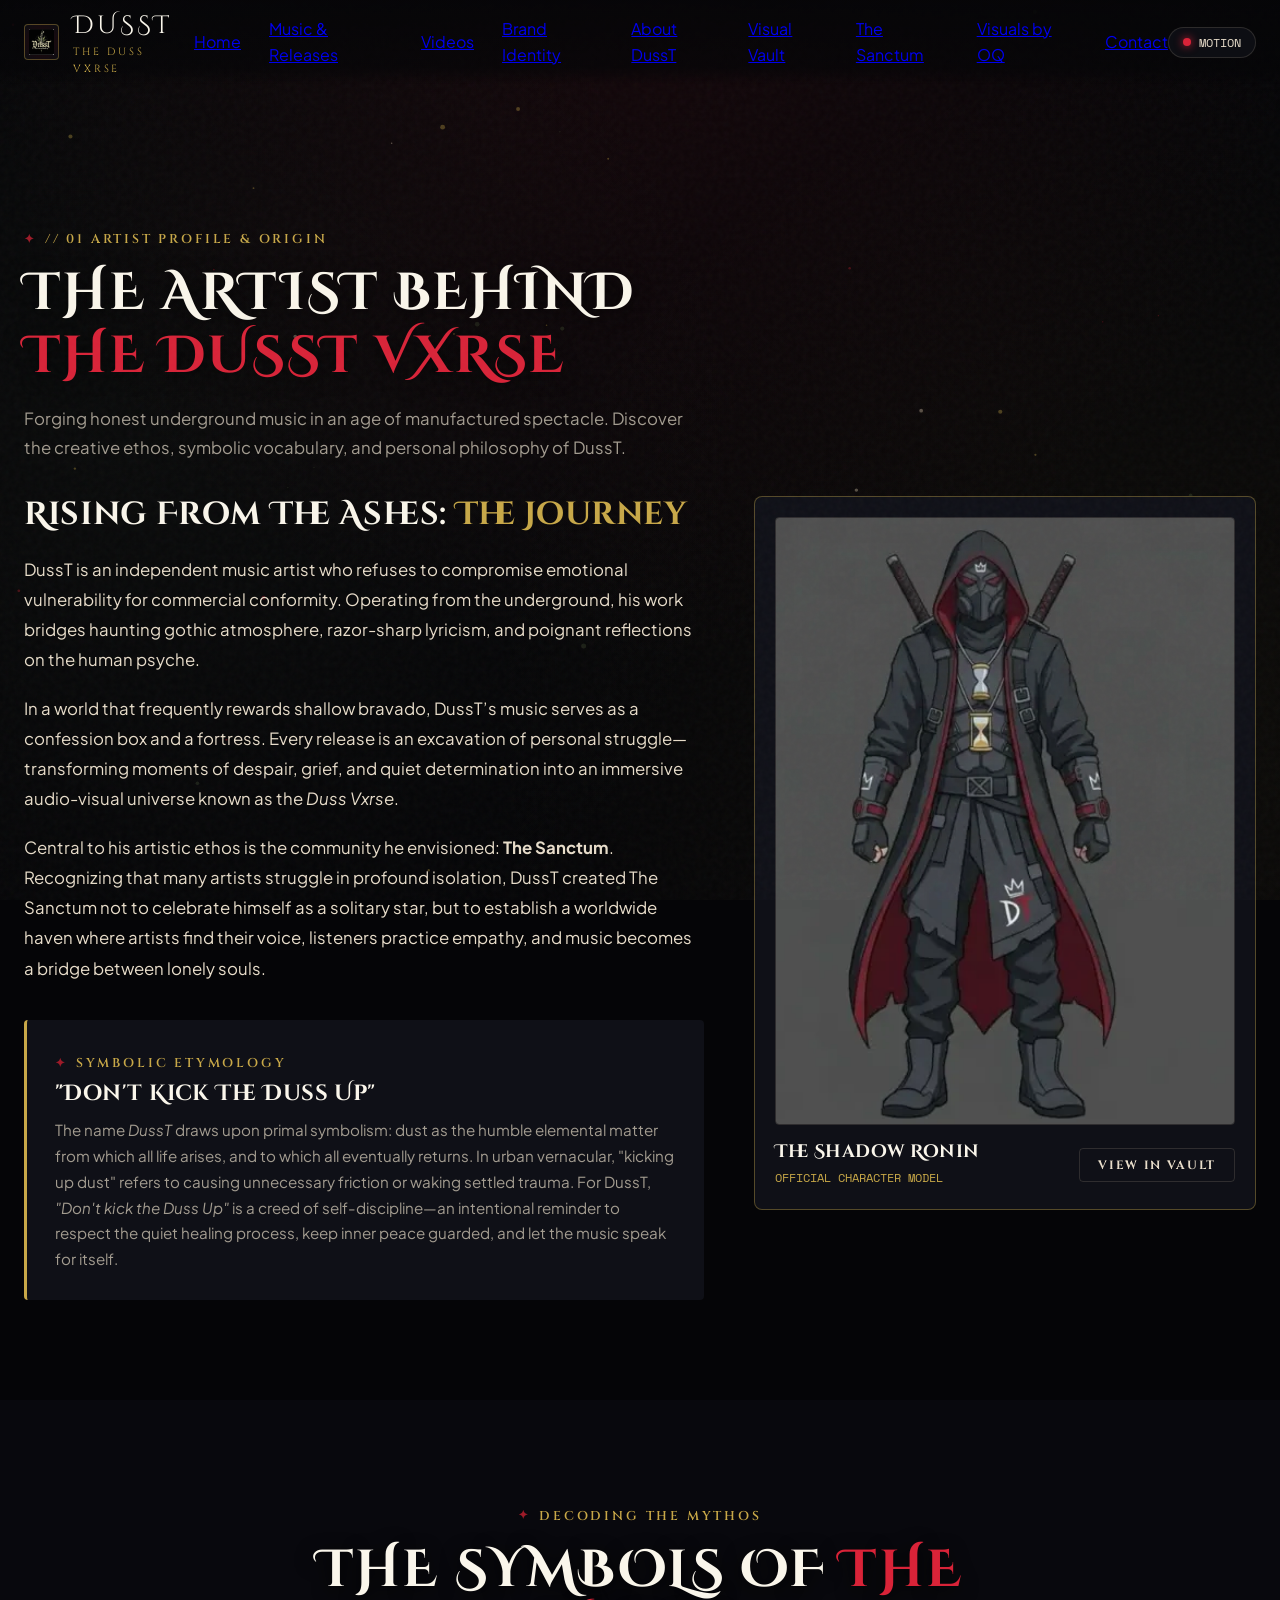
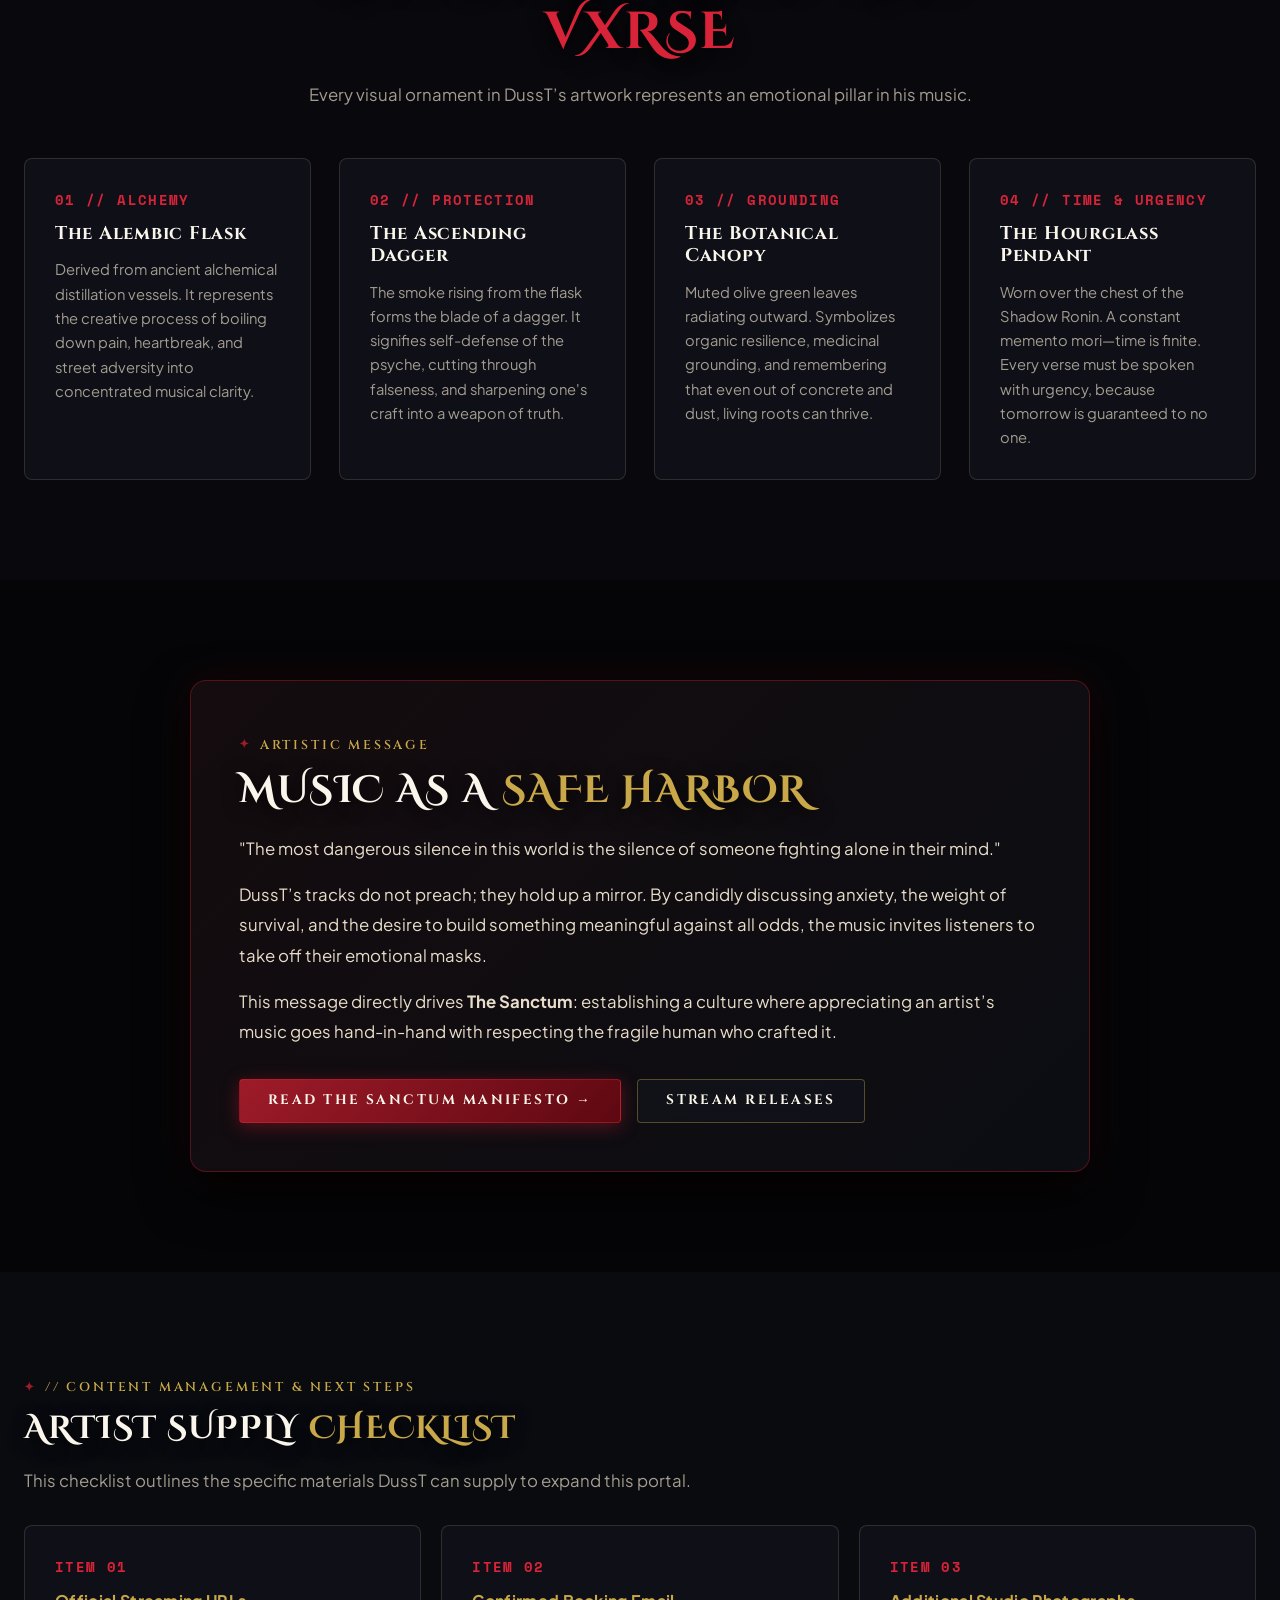
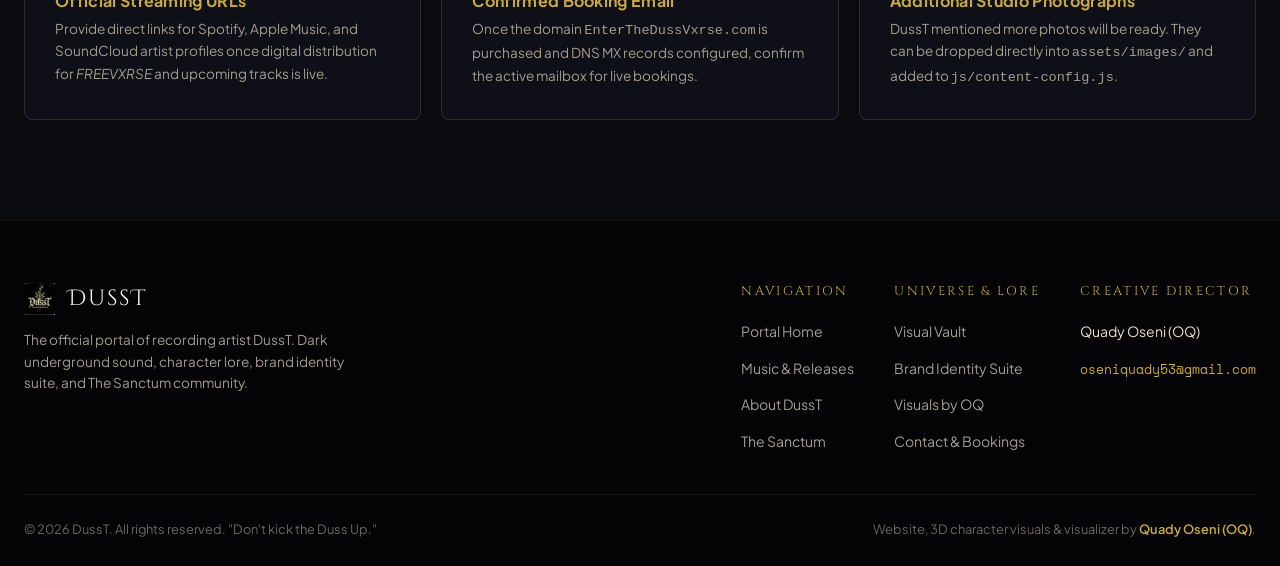
==== about.html @ 06e44403 "feat: complete unified official DussT artist website - Enter The Duss Vxrse v1.0.0" ====
<!DOCTYPE html>
<html lang="en">
<head>
  <meta charset="UTF-8">
  <meta name="viewport" content="width=device-width, initial-scale=1.0">
  <title>About DussT — The Artist, Lore & Philosophy | Enter The Duss Vxrse</title>
  
  <meta name="description" content="Discover the biography, creative philosophy, and symbolic mythos behind independent recording artist DussT and the Duss Vxrse.">
  <meta name="keywords" content="About DussT, DussT biography, underground music, gothic rap, The Sanctum founder, Don't kick the Duss Up, Quady Oseni">
  <meta name="author" content="DussT & Quady Oseni (OQ)">
  
  <meta property="og:type" content="profile">
  <meta property="og:title" content="About DussT — The Artist Behind The Duss Vxrse">
  <meta property="og:description" content="Biographical profile, artistic philosophy, and visual symbolism of underground artist DussT.">
  <meta property="og:image" content="assets/images/dusst-shadow-ronin-front.png">
  <meta property="og:url" content="https://enterthedussvxrse.com/about.html">

  <link rel="icon" type="image/svg+xml" href="assets/logos/dusst-logo-concept-3-monogram.svg">

  <link rel="preconnect" href="https://fonts.googleapis.com">
  <link rel="preconnect" href="https://fonts.gstatic.com" crossorigin>
  <link href="https://fonts.googleapis.com/css2?family=Cinzel+Decorative:wght@700;900&family=Cinzel:wght@500;600;700&family=Plus+Jakarta+Sans:wght@300;400;500;600;700&family=Space+Mono:wght@400;700&display=swap" rel="stylesheet">

  <link rel="stylesheet" href="css/style.css">
  <link rel="stylesheet" href="css/animations.css">
</head>
<body class="page-about">
  <a href="#main-content" class="skip-link">Skip to main content</a>
  <canvas id="dusstCanvas" aria-hidden="true"></canvas>

  <!-- Site Header -->
  <header class="site-header" role="banner">
    <div class="container nav-container">
      <a href="index.html" class="brand-wrapper" aria-label="DussT Home">
        <div class="brand-icon">
          <img src="assets/images/dusst-logo-concept-alembic.png" alt="Official DussT Logo">
        </div>
        <div>
          <span class="brand-title">DussT</span>
          <span class="brand-sub">The Duss Vxrse</span>
        </div>
      </a>

      <nav id="navLinks" class="nav-links" role="navigation" aria-label="Main Navigation">
        <a href="index.html">Home</a>
        <a href="index.html#music">Music &amp; Releases</a>
        <a href="index.html#videos">Videos</a>
        <a href="index.html#brand-identity">Brand Identity</a>
        <a href="about.html" class="active">About DussT</a>
        <a href="gallery.html">Visual Vault</a>
        <a href="sanctum.html">The Sanctum</a>
        <a href="creator.html">Visuals by OQ</a>
        <a href="contact.html">Contact</a>
      </nav>

      <div class="nav-controls">
        <button id="modeToggleBtn" class="mode-toggle-btn" aria-label="Toggle motion or static mode" title="Switch experience mode">
          <span class="mode-toggle-indicator"></span>
          <span id="modeToggleText">MOTION</span>
        </button>
        <button id="mobileToggle" class="mobile-toggle" aria-label="Toggle Navigation Menu">
          ☰
        </button>
      </div>
    </div>
  </header>

  <main id="main-content" class="main-content" style="padding-top: calc(var(--nav-height) + 40px);">
    
    <!-- PAGE HERO BANNER -->
    <section class="section" style="padding-bottom: 24px;">
      <div class="container">
        <div class="section-tag">// 01 ARTIST PROFILE &amp; ORIGIN</div>
        <h1 class="section-title">THE ARTIST BEHIND <br><span class="text-crimson">THE DUSST VXRSE</span></h1>
        <p class="section-desc">
          Forging honest underground music in an age of manufactured spectacle. Discover the creative ethos, symbolic vocabulary, and personal philosophy of DussT.
        </p>
      </div>
    </section>

    <!-- BIOGRAPHY & PERSONAL JOURNEY -->
    <section class="section" style="padding-top: 10px;">
      <div class="container">
        <div class="grid" style="grid-template-columns: 1.15fr 0.85fr; gap: 50px; align-items: start;">
          <div>
            <h2 class="font-gothic" style="font-size: 2rem; color: var(--color-text-ivory); margin-bottom: 20px;">
              Rising From The Ashes: <span class="text-gold">The Journey</span>
            </h2>
            <div style="font-size: 1.05rem; line-height: 1.8; color: var(--color-text-cream); display: flex; flex-direction: column; gap: 18px;">
              <p>
                DussT is an independent music artist who refuses to compromise emotional vulnerability for commercial conformity. Operating from the underground, his work bridges haunting gothic atmosphere, razor-sharp lyricism, and poignant reflections on the human psyche.
              </p>
              <p>
                In a world that frequently rewards shallow bravado, DussT’s music serves as a confession box and a fortress. Every release is an excavation of personal struggle—transforming moments of despair, grief, and quiet determination into an immersive audio-visual universe known as the <em>Duss Vxrse</em>.
              </p>
              <p>
                Central to his artistic ethos is the community he envisioned: <strong>The Sanctum</strong>. Recognizing that many artists struggle in profound isolation, DussT created The Sanctum not to celebrate himself as a solitary star, but to establish a worldwide haven where artists find their voice, listeners practice empathy, and music becomes a bridge between lonely souls.
              </p>
            </div>

            <!-- The Meaning of The DussT Name -->
            <div style="margin-top: 36px; padding: 28px; background: var(--color-bg-card); border-left: 3px solid var(--color-gold); border-radius: var(--radius-sm);">
              <div class="section-tag" style="margin-bottom: 6px;">SYMBOLIC ETYMOLOGY</div>
              <h3 style="font-family: var(--font-gothic); font-size: 1.4rem; color: var(--color-text-ivory); margin-bottom: 10px;">
                "Don't Kick The Duss Up"
              </h3>
              <p style="font-size: 0.95rem; color: var(--color-text-muted); line-height: 1.7;">
                The name <em>DussT</em> draws upon primal symbolism: dust as the humble elemental matter from which all life arises, and to which all eventually returns. In urban vernacular, "kicking up dust" refers to causing unnecessary friction or waking settled trauma. For DussT, <em>"Don't kick the Duss Up"</em> is a creed of self-discipline—an intentional reminder to respect the quiet healing process, keep inner peace guarded, and let the music speak for itself.
              </p>
            </div>
          </div>

          <!-- Visual Showcase Column: Character Model Sheet -->
          <div>
            <div style="position: sticky; top: 110px;">
              <div class="pillar-card" style="border-color: var(--border-gold); padding: 20px;">
                <div style="border-radius: var(--radius-sm); overflow: hidden; margin-bottom: 16px; border: 1px solid var(--border-card);">
                  <img src="assets/images/dusst-shadow-ronin-front.png" alt="DussT Shadow Ronin front view" style="width: 100%; height: auto; display: block;">
                </div>
                <div style="display: flex; justify-content: space-between; align-items: center;">
                  <div>
                    <h4 style="font-family: var(--font-gothic); font-size: 1.15rem; color: var(--color-text-ivory);">The Shadow Ronin</h4>
                    <span style="font-family: var(--font-mono); font-size: 0.72rem; color: var(--color-gold);">OFFICIAL CHARACTER MODEL</span>
                  </div>
                  <a href="gallery.html" class="btn btn-outline btn-sm">VIEW IN VAULT</a>
                </div>
              </div>
            </div>
          </div>
        </div>
      </div>
    </section>

    <!-- SYMBOLISM & VISUAL LANGUAGE BREAKDOWN -->
    <section id="symbolism" class="section" style="background: rgba(10, 11, 16, 0.7);">
      <div class="container">
        <div style="text-align: center; max-width: 720px; margin-inline: auto; margin-bottom: 48px;">
          <div class="section-tag">DECODING THE MYTHOS</div>
          <h2 class="section-title">THE SYMBOLS OF <span class="text-crimson">THE VXRSE</span></h2>
          <p class="section-desc" style="margin-inline: auto;">
            Every visual ornament in DussT’s artwork represents an emotional pillar in his music.
          </p>
        </div>

        <div class="grid" style="grid-template-columns: repeat(auto-fit, minmax(280px, 1fr)); gap: 28px;">
          <div class="pillar-card">
            <div class="pillar-num">01 // ALCHEMY</div>
            <h3 class="pillar-title">The Alembic Flask</h3>
            <p class="pillar-text">
              Derived from ancient alchemical distillation vessels. It represents the creative process of boiling down pain, heartbreak, and street adversity into concentrated musical clarity.
            </p>
          </div>

          <div class="pillar-card">
            <div class="pillar-num">02 // PROTECTION</div>
            <h3 class="pillar-title">The Ascending Dagger</h3>
            <p class="pillar-text">
              The smoke rising from the flask forms the blade of a dagger. It signifies self-defense of the psyche, cutting through falseness, and sharpening one's craft into a weapon of truth.
            </p>
          </div>

          <div class="pillar-card">
            <div class="pillar-num">03 // GROUNDING</div>
            <h3 class="pillar-title">The Botanical Canopy</h3>
            <p class="pillar-text">
              Muted olive green leaves radiating outward. Symbolizes organic resilience, medicinal grounding, and remembering that even out of concrete and dust, living roots can thrive.
            </p>
          </div>

          <div class="pillar-card">
            <div class="pillar-num">04 // TIME &amp; URGENCY</div>
            <h3 class="pillar-title">The Hourglass Pendant</h3>
            <p class="pillar-text">
              Worn over the chest of the Shadow Ronin. A constant memento mori—time is finite. Every verse must be spoken with urgency, because tomorrow is guaranteed to no one.
            </p>
          </div>
        </div>
      </div>
    </section>

    <!-- THE MESSAGE BEHIND THE MUSIC -->
    <section class="section">
      <div class="container">
        <div class="sanctum-enrollment-box" style="max-width: 900px; padding: 48px;">
          <div class="section-tag">ARTISTIC MESSAGE</div>
          <h2 class="section-title" style="font-size: 2.4rem; margin-bottom: 20px;">
            MUSIC AS A <span class="text-gold">SAFE HARBOR</span>
          </h2>
          <div style="font-size: 1.05rem; line-height: 1.8; color: var(--color-text-cream); display: flex; flex-direction: column; gap: 16px;">
            <p>
              "The most dangerous silence in this world is the silence of someone fighting alone in their mind."
            </p>
            <p>
              DussT’s tracks do not preach; they hold up a mirror. By candidly discussing anxiety, the weight of survival, and the desire to build something meaningful against all odds, the music invites listeners to take off their emotional masks.
            </p>
            <p>
              This message directly drives <strong>The Sanctum</strong>: establishing a culture where appreciating an artist’s music goes hand-in-hand with respecting the fragile human who crafted it.
            </p>
          </div>
          <div style="margin-top: 32px; display: flex; gap: 16px; flex-wrap: wrap;">
            <a href="sanctum.html" class="btn btn-primary">READ THE SANCTUM MANIFESTO →</a>
            <a href="music.html" class="btn btn-secondary">STREAM RELEASES</a>
          </div>
        </div>
      </div>
    </section>

    <!-- ARTIST CONTENT CHECKLIST -->
    <section class="section" style="background: rgba(14, 15, 22, 0.6);">
      <div class="container">
        <div class="section-tag">// CONTENT MANAGEMENT &amp; NEXT STEPS</div>
        <h2 class="section-title" style="font-size: 2rem;">ARTIST SUPPLY <span class="text-gold">CHECKLIST</span></h2>
        <p class="section-desc">
          This checklist outlines the specific materials DussT can supply to expand this portal.
        </p>

        <div class="grid" style="grid-template-columns: repeat(auto-fit, minmax(300px, 1fr)); gap: 20px; margin-top: 30px;">
          <div class="pillar-card">
            <span class="pillar-num">ITEM 01</span>
            <h4 style="color: var(--color-gold); margin-bottom: 8px;">Official Streaming URLs</h4>
            <p style="font-size: 0.85rem; color: var(--color-text-muted);">
              Provide direct links for Spotify, Apple Music, and SoundCloud artist profiles once digital distribution for <em>FREEVXRSE</em> and upcoming tracks is live.
            </p>
          </div>

          <div class="pillar-card">
            <span class="pillar-num">ITEM 02</span>
            <h4 style="color: var(--color-gold); margin-bottom: 8px;">Confirmed Booking Email</h4>
            <p style="font-size: 0.85rem; color: var(--color-text-muted);">
              Once the domain <code>EnterTheDussVxrse.com</code> is purchased and DNS MX records configured, confirm the active mailbox for live bookings.
            </p>
          </div>

          <div class="pillar-card">
            <span class="pillar-num">ITEM 03</span>
            <h4 style="color: var(--color-gold); margin-bottom: 8px;">Additional Studio Photographs</h4>
            <p style="font-size: 0.85rem; color: var(--color-text-muted);">
              DussT mentioned more photos will be ready. They can be dropped directly into <code>assets/images/</code> and added to <code>js/content-config.js</code>.
            </p>
          </div>
        </div>
      </div>
    </section>

  </main>

  <!-- Site Footer -->
  <footer class="site-footer" role="contentinfo">
    <div class="container">
      <div class="footer-top">
        <div class="footer-brand">
          <div style="display: flex; align-items: center; gap: 12px; margin-bottom: 12px;">
            <img src="assets/images/dusst-logo-concept-alembic.png" alt="Official DussT Logo" style="width: 32px; height: 32px; object-fit: contain;">
            <span style="font-family: var(--font-gothic); font-size: 1.35rem; letter-spacing: 0.1em; color: var(--color-text-ivory);">DussT</span>
          </div>
          <p style="font-size: 0.85rem; color: var(--color-text-muted); line-height: 1.6;">
            The official portal of recording artist DussT. Dark underground sound, character lore, brand identity suite, and The Sanctum community.
          </p>
        </div>

        <div class="footer-nav">
          <div>
            <div class="footer-col-title">Navigation</div>
            <ul class="footer-links-list">
              <li><a href="index.html">Portal Home</a></li>
              <li><a href="index.html#music">Music &amp; Releases</a></li>
              <li><a href="about.html">About DussT</a></li>
              <li><a href="sanctum.html">The Sanctum</a></li>
            </ul>
          </div>
          <div>
            <div class="footer-col-title">Universe &amp; Lore</div>
            <ul class="footer-links-list">
              <li><a href="gallery.html">Visual Vault</a></li>
              <li><a href="index.html#brand-identity">Brand Identity Suite</a></li>
              <li><a href="creator.html">Visuals by OQ</a></li>
              <li><a href="contact.html">Contact &amp; Bookings</a></li>
            </ul>
          </div>
          <div>
            <div class="footer-col-title">Creative Director</div>
            <ul class="footer-links-list">
              <li><span style="color: var(--color-text-cream); font-size: 0.88rem;">Quady Oseni (OQ)</span></li>
              <li><a href="mailto:oseniquady53@gmail.com" style="color: var(--color-gold); font-family: var(--font-mono); font-size: 0.8rem;">oseniquady53@gmail.com</a></li>
            </ul>
          </div>
        </div>
      </div>

      <div class="footer-bottom">
        <div>
          &copy; <span id="currentYear">2026</span> DussT. All rights reserved. "Don't kick the Duss Up."
        </div>
        <div>
          Website, 3D character visuals &amp; visualizer by <a href="creator.html" style="color: var(--color-gold); font-weight: 600;">Quady Oseni (OQ)</a>.
        </div>
      </div>
    </div>
  </footer>

  <script src="js/content-config.js"></script>
  <script src="js/main.js"></script>
</body>
</html>
---- css/style.css ----
/* ==========================================================================
   ENTER THE DUSST VXRSE — GOTHIC ARTIST DESIGN SYSTEM
   Official Website for Recording Artist DussT
   Co-created with Quady Oseni / OQ
   ========================================================================== */

/* --- 1. CSS VARIABLES & THEME ENGINE --- */
:root {
  /* Dark Cosmic Gothic Palette — Refined Cinematic Spectrum */
  --color-bg-base: #050507;
  --color-bg-surface: #0a0b10;
  --color-bg-card: #0f1017;
  --color-bg-card-hover: #161822;
  --color-bg-card-glass: rgba(15, 16, 23, 0.82);
  --color-bg-elevated: #1a1c28;

  /* Typography Colors — Antique Ivory & Distressed Cream */
  --color-text-ivory: #faf6eb;
  --color-text-cream: #e8ddca;
  --color-text-muted: #a39c90;
  --color-text-dim: #6d675e;

  /* Gothic Accents — Deep Burgundy & Vivid Crimson */
  --color-burgundy: #520810;
  --color-burgundy-deep: #300408;
  --color-crimson: #9e1b29;
  --color-crimson-bright: #d92338;
  --color-crimson-glow: rgba(217, 35, 56, 0.28);

  /* Botanical & Earth Accents — Muted Olive */
  --color-olive: #5b6b46;
  --color-olive-light: #7c9160;
  --color-olive-deep: #2e3623;
  --color-olive-glow: rgba(91, 107, 70, 0.25);

  /* Gold Filigree — Antique Gold */
  --color-gold: #c8a848;
  --color-gold-light: #f0dc88;
  --color-gold-dark: #78601c;
  --color-gold-glow: rgba(200, 168, 72, 0.24);

  /* Borders & Rules */
  --border-subtle: rgba(240, 220, 190, 0.08);
  --border-card: rgba(240, 220, 190, 0.14);
  --border-gold: rgba(200, 168, 72, 0.38);
  --border-crimson: rgba(158, 27, 41, 0.48);
  --border-olive: rgba(91, 107, 70, 0.4);

  /* Typography Families */
  --font-gothic: 'Cinzel Decorative', 'UnifrakturMaguntia', 'Pirata One', 'MedievalSharp', 'Georgia', serif;
  --font-serif-clean: 'Cinzel', 'Trajan Pro', 'Georgia', serif;
  --font-sans: 'Plus Jakarta Sans', -apple-system, BlinkMacSystemFont, 'Segoe UI', Roboto, sans-serif;
  --font-mono: 'Space Mono', 'Consolas', monospace;

  /* Elevation Shadows */
  --shadow-sm: 0 4px 12px rgba(0, 0, 0, 0.6);
  --shadow-md: 0 10px 30px rgba(0, 0, 0, 0.8);
  --shadow-lg: 0 20px 50px rgba(0, 0, 0, 0.92);
  --shadow-crimson: 0 0 30px var(--color-crimson-glow);
  --shadow-gold: 0 0 25px var(--color-gold-glow);

  /* Layout Spacing */
  --container-max: 1280px;
  --nav-height: 84px;
  --radius-sm: 4px;
  --radius-md: 8px;
  --radius-lg: 16px;
  --radius-full: 9999px;

  /* Transitions */
  --transition-fast: 0.18s cubic-bezier(0.4, 0, 0.2, 1);
  --transition-normal: 0.35s cubic-bezier(0.16, 1, 0.3, 1);
  --transition-slow: 0.65s cubic-bezier(0.16, 1, 0.3, 1);
}

/* --- 2. GLOBAL RESET & BASE STYLES --- */
*, *::before, *::after {
  box-sizing: border-box;
  margin: 0;
  padding: 0;
}

html {
  font-size: 16px;
  scroll-behavior: smooth;
  background-color: var(--color-bg-base);
  color: var(--color-text-cream);
  font-family: var(--font-sans);
  -webkit-font-smoothing: antialiased;
  -moz-osx-font-smoothing: grayscale;
  overflow-x: hidden;
}

body {
  min-height: 100vh;
  position: relative;
  line-height: 1.65;
  background-color: var(--color-bg-base);
  background-image: 
    radial-gradient(circle at 50% 0%, rgba(166, 28, 44, 0.09) 0%, transparent 60%),
    radial-gradient(circle at 10% 50%, rgba(101, 117, 81, 0.05) 0%, transparent 50%),
    radial-gradient(circle at 90% 80%, rgba(212, 175, 55, 0.04) 0%, transparent 50%);
  background-attachment: fixed;
}

/* Subtle Film Grain Texture Overlay */
body::before {
  content: '';
  position: fixed;
  inset: 0;
  pointer-events: none;
  z-index: 999;
  opacity: 0.035;
  background-image: url("data:image/svg+xml,%3Csvg viewBox='0 0 200 200' xmlns='http://www.w3.org/2000/svg'%3E%3Cfilter id='noiseFilter'%3E%3CfeTurbulence type='fractalNoise' baseFrequency='0.8' numOctaves='3' stitchTiles='stitch'/%3E%3C/filter%3E%3Crect width='100%25' height='100%25' filter='url(%23noiseFilter)'/%3E%3C/svg%3E");
}

/* Canvas Particle Backdrop (Active in Motion Mode) */
#dusstCanvas {
  position: fixed;
  inset: 0;
  width: 100%;
  height: 100%;
  pointer-events: none;
  z-index: 0;
  opacity: 0.85;
}

/* --- 3. ACCESSIBILITY & FOCUS STYLES --- */
:focus-visible {
  outline: 2px solid var(--color-gold);
  outline-offset: 3px;
}

.skip-link {
  position: absolute;
  top: -60px;
  left: 20px;
  background: var(--color-crimson);
  color: var(--color-text-ivory);
  padding: 10px 18px;
  z-index: 10000;
  border-radius: var(--radius-sm);
  font-weight: 600;
  transition: top var(--transition-fast);
}
.skip-link:focus {
  top: 15px;
}

/* --- 4. TYPOGRAPHY HIERARCHY --- */
h1, h2, h3, h4, h5, h6 {
  color: var(--color-text-ivory);
  font-weight: 700;
  line-height: 1.2;
  letter-spacing: 0.02em;
}

.font-gothic {
  font-family: var(--font-gothic);
}

.font-serif {
  font-family: var(--font-serif-clean);
}

.section-tag {
  display: inline-flex;
  align-items: center;
  gap: 8px;
  font-family: var(--font-serif-clean);
  font-size: 0.8rem;
  font-weight: 600;
  letter-spacing: 0.22em;
  text-transform: uppercase;
  color: var(--color-gold);
  margin-bottom: 12px;
}

.section-tag::before {
  content: '✦';
  font-size: 0.75rem;
  color: var(--color-crimson);
}

.section-title {
  font-family: var(--font-gothic);
  font-size: clamp(2rem, 4.5vw, 3.25rem);
  letter-spacing: 0.04em;
  margin-bottom: 18px;
  text-shadow: 0 4px 18px rgba(0, 0, 0, 0.8);
}

.section-desc {
  font-size: 1.05rem;
  color: var(--color-text-muted);
  max-width: 680px;
  line-height: 1.7;
}

.text-gold { color: var(--color-gold); }
.text-crimson { color: var(--color-crimson-bright); }
.text-olive { color: var(--color-olive-light); }
.text-cream { color: var(--color-text-cream); }
.text-ivory { color: var(--color-text-ivory); }

/* --- 5. CONTAINER & LAYOUT UTILITIES --- */
.container {
  width: 100%;
  max-width: var(--container-max);
  margin-inline: auto;
  padding-inline: 24px;
  position: relative;
  z-index: 1;
}

.section {
  padding: 100px 0;
  position: relative;
  z-index: 1;
}

@media (max-width: 768px) {
  .section {
    padding: 64px 0;
  }
}

.grid {
  display: grid;
  gap: 32px;
}

/* --- 6. BUTTONS & INTERACTIVE ELEMENTS --- */
.btn {
  display: inline-flex;
  align-items: center;
  justify-content: center;
  gap: 10px;
  padding: 14px 28px;
  font-family: var(--font-serif-clean);
  font-size: 0.85rem;
  font-weight: 700;
  letter-spacing: 0.18em;
  text-transform: uppercase;
  text-decoration: none;
  border-radius: var(--radius-sm);
  cursor: pointer;
  border: 1px solid transparent;
  transition: all var(--transition-normal);
  position: relative;
  overflow: hidden;
  line-height: 1;
  white-space: nowrap;
}

.btn-primary {
  background: linear-gradient(135deg, var(--color-crimson) 0%, #5e0811 100%);
  color: var(--color-text-ivory);
  border-color: rgba(230, 35, 53, 0.4);
  box-shadow: 0 4px 18px rgba(166, 28, 44, 0.45);
}

.btn-primary:hover {
  background: linear-gradient(135deg, var(--color-crimson-bright) 0%, #7d0d17 100%);
  border-color: var(--color-gold);
  box-shadow: 0 6px 24px var(--color-crimson-glow);
  transform: translateY(-2px);
  color: #fff;
}

.btn-secondary {
  background: rgba(18, 19, 26, 0.85);
  color: var(--color-text-ivory);
  border-color: var(--border-gold);
  backdrop-filter: blur(8px);
}

.btn-secondary:hover {
  background: rgba(212, 175, 55, 0.12);
  border-color: var(--color-gold);
  box-shadow: var(--shadow-gold);
  transform: translateY(-2px);
  color: var(--color-gold-light);
}

.btn-outline {
  background: transparent;
  color: var(--color-text-cream);
  border-color: var(--border-card);
}

.btn-outline:hover {
  border-color: var(--color-text-ivory);
  background: rgba(255, 255, 255, 0.05);
  color: var(--color-text-ivory);
  transform: translateY(-2px);
}

.btn-sm {
  padding: 10px 18px;
  font-size: 0.75rem;
  letter-spacing: 0.14em;
}

.btn-lg {
  padding: 18px 36px;
  font-size: 0.95rem;
}

/* --- 7. SITE HEADER & NAVIGATION --- */
.site-header {
  position: fixed;
  top: 0;
  left: 0;
  width: 100%;
  height: var(--nav-height);
  z-index: 1000;
  transition: all var(--transition-normal);
  background: linear-gradient(to bottom, rgba(6, 6, 8, 0.92) 0%, rgba(6, 6, 8, 0.7) 80%, transparent 100%);
}

.site-header.scrolled {
  background: rgba(8, 9, 13, 0.94);
  backdrop-filter: blur(16px);
  border-bottom: 1px solid var(--border-subtle);
  height: 72px;
  box-shadow: 0 4px 20px rgba(0, 0, 0, 0.6);
}

.nav-container {
  display: flex;
  align-items: center;
  justify-content: space-between;
  height: 100%;
}

.brand-wrapper {
  display: flex;
  align-items: center;
  gap: 14px;
  text-decoration: none;
}

.brand-icon {
  width: 36px;
  height: 36px;
  border-radius: var(--radius-sm);
  background: radial-gradient(circle, #25070a 0%, #0c0d12 100%);
  border: 1px solid var(--border-gold);
  display: flex;
  align-items: center;
  justify-content: center;
  overflow: hidden;
  transition: all var(--transition-normal);
}

.brand-icon svg, .brand-icon img {
  width: 26px;
  height: 26px;
  object-fit: contain;
}

.brand-wrapper:hover .brand-icon {
  border-color: var(--color-crimson-bright);
  box-shadow: 0 0 15px var(--color-crimson-glow);
}

.brand-title {
  font-family: var(--font-gothic);
  font-size: 1.55rem;
  letter-spacing: 0.12em;
  color: var(--color-text-ivory);
  text-transform: uppercase;
}

.brand-sub {
  display: block;
  font-family: var(--font-serif-clean);
  font-size: 0.65rem;
  letter-spacing: 0.28em;
  color: var(--color-gold);
  text-transform: uppercase;
  margin-top: -3px;
}

.nav-links {
  display: flex;
  align-items: center;
  gap: 28px;
  list-style: none;
}

.nav-link {
  font-family: var(--font-serif-clean);
  font-size: 0.8rem;
  font-weight: 600;
  letter-spacing: 0.16em;
  text-transform: uppercase;
  color: var(--color-text-cream);
  text-decoration: none;
  position: relative;
  padding: 6px 0;
  transition: color var(--transition-fast);
}

.nav-link::after {
  content: '';
  position: absolute;
  bottom: 0;
  left: 0;
  width: 0%;
  height: 2px;
  background: linear-gradient(90deg, var(--color-crimson) 0%, var(--color-gold) 100%);
  transition: width var(--transition-normal);
}

.nav-link:hover, .nav-link.active {
  color: var(--color-text-ivory);
}

.nav-link:hover::after, .nav-link.active::after {
  width: 100%;
}

.nav-controls {
  display: flex;
  align-items: center;
  gap: 14px;
}

/* Experience Mode Switcher (Motion vs Static) */
.mode-toggle-btn {
  display: inline-flex;
  align-items: center;
  gap: 8px;
  padding: 6px 14px;
  background: rgba(18, 19, 26, 0.7);
  border: 1px solid var(--border-card);
  border-radius: var(--radius-full);
  color: var(--color-text-cream);
  font-family: var(--font-mono);
  font-size: 0.72rem;
  cursor: pointer;
  transition: all var(--transition-normal);
}

.mode-toggle-btn:hover {
  border-color: var(--color-gold);
  color: var(--color-gold-light);
}

.mode-toggle-indicator {
  width: 8px;
  height: 8px;
  border-radius: 50%;
  background: var(--color-crimson-bright);
  box-shadow: 0 0 8px var(--color-crimson-bright);
  transition: background var(--transition-fast);
}

.mode-static .mode-toggle-indicator {
  background: var(--color-olive-light);
  box-shadow: 0 0 8px var(--color-olive-light);
}

/* Ambient Audio Soundscape Toggle */
.ambient-sound-btn {
  display: inline-flex;
  align-items: center;
  justify-content: center;
  width: 36px;
  height: 36px;
  border-radius: 50%;
  background: rgba(18, 19, 26, 0.7);
  border: 1px solid var(--border-card);
  color: var(--color-text-cream);
  cursor: pointer;
  transition: all var(--transition-fast);
}

.ambient-sound-btn:hover {
  border-color: var(--color-gold);
  color: var(--color-gold);
}

.ambient-sound-btn.playing {
  border-color: var(--color-crimson-bright);
  color: var(--color-crimson-bright);
  box-shadow: 0 0 12px var(--color-crimson-glow);
}

/* Mobile Nav Hamburger */
.mobile-toggle {
  display: none;
  background: transparent;
  border: none;
  color: var(--color-text-ivory);
  font-size: 1.5rem;
  cursor: pointer;
  padding: 6px;
}

@media (max-width: 1024px) {
  .mobile-toggle {
    display: block;
  }
  .nav-links {
    position: fixed;
    top: var(--nav-height);
    right: -100%;
    width: 300px;
    height: calc(100vh - var(--nav-height));
    background: rgba(10, 11, 16, 0.98);
    backdrop-filter: blur(20px);
    border-left: 1px solid var(--border-card);
    flex-direction: column;
    align-items: flex-start;
    padding: 36px 28px;
    gap: 20px;
    transition: right var(--transition-normal);
  }
  .nav-links.open {
    right: 0;
  }
}

/* --- 8. HERO SECTION --- */
.hero-section {
  min-height: 100vh;
  display: flex;
  align-items: center;
  padding-top: calc(var(--nav-height) + 40px);
  padding-bottom: 60px;
  position: relative;
  overflow: hidden;
}

.hero-grid {
  display: grid;
  grid-template-columns: 1.15fr 0.85fr;
  align-items: center;
  gap: 50px;
}

@media (max-width: 960px) {
  .hero-grid {
    grid-template-columns: 1fr;
    text-align: center;
    gap: 40px;
  }
}

.hero-content {
  position: relative;
  z-index: 2;
}

.hero-badge {
  display: inline-flex;
  align-items: center;
  gap: 10px;
  padding: 6px 16px;
  border-radius: var(--radius-full);
  background: rgba(166, 28, 44, 0.15);
  border: 1px solid var(--border-crimson);
  font-family: var(--font-serif-clean);
  font-size: 0.75rem;
  font-weight: 600;
  letter-spacing: 0.2em;
  text-transform: uppercase;
  color: #ff9da6;
  margin-bottom: 24px;
}

.hero-title {
  font-family: var(--font-gothic);
  font-size: clamp(2.8rem, 6.5vw, 4.8rem);
  line-height: 1.05;
  letter-spacing: 0.05em;
  margin-bottom: 20px;
  text-transform: uppercase;
  color: var(--color-text-ivory);
  text-shadow: 0 4px 30px rgba(0, 0, 0, 0.9);
}

.hero-title .highlight-crimson {
  color: var(--color-crimson-bright);
  text-shadow: 0 0 25px var(--color-crimson-glow);
}

.hero-subtitle {
  font-size: clamp(1.05rem, 1.8vw, 1.25rem);
  color: var(--color-text-cream);
  margin-bottom: 18px;
  line-height: 1.6;
  font-weight: 400;
}

.hero-quote {
  font-family: var(--font-serif-clean);
  font-size: 0.95rem;
  color: var(--color-gold);
  letter-spacing: 0.1em;
  margin-bottom: 32px;
  padding-left: 16px;
  border-left: 2px solid var(--color-crimson);
  font-style: italic;
}

@media (max-width: 960px) {
  .hero-quote {
    padding-left: 0;
    border-left: none;
    border-bottom: 1px solid var(--border-crimson);
    padding-bottom: 12px;
    display: inline-block;
  }
}

.hero-actions {
  display: flex;
  align-items: center;
  gap: 16px;
  flex-wrap: wrap;
  margin-bottom: 36px;
}

@media (max-width: 960px) {
  .hero-actions {
    justify-content: center;
  }
}

/* Hero Character Showcase Card */
.hero-visual-card {
  position: relative;
  display: flex;
  justify-content: center;
  align-items: center;
}

.hero-card-frame {
  position: relative;
  width: 100%;
  max-width: 440px;
  aspect-ratio: 4 / 5;
  border-radius: var(--radius-lg);
  overflow: hidden;
  background: radial-gradient(circle at 50% 30%, #20070b 0%, #0c0d12 70%);
  border: 1px solid var(--border-gold);
  box-shadow: 0 25px 60px rgba(0, 0, 0, 0.9), 0 0 30px var(--color-crimson-glow);
  transition: transform var(--transition-normal);
}

.hero-card-frame:hover {
  transform: translateY(-6px);
  border-color: var(--color-crimson-bright);
}

.hero-character-img {
  width: 100%;
  height: 100%;
  object-fit: cover;
  object-position: top center;
  transition: transform var(--transition-slow);
}

.hero-card-frame:hover .hero-character-img {
  transform: scale(1.04);
}

.hero-card-overlay {
  position: absolute;
  inset: 0;
  background: linear-gradient(to top, rgba(6, 6, 8, 0.95) 0%, rgba(6, 6, 8, 0.2) 50%, transparent 100%);
  display: flex;
  flex-direction: column;
  justify-content: flex-end;
  padding: 24px;
}

.hero-card-tag {
  font-family: var(--font-serif-clean);
  font-size: 0.72rem;
  letter-spacing: 0.2em;
  color: var(--color-gold);
  text-transform: uppercase;
  margin-bottom: 4px;
}

.hero-card-name {
  font-family: var(--font-gothic);
  font-size: 1.4rem;
  color: var(--color-text-ivory);
}

.hero-card-desc {
  font-size: 0.8rem;
  color: var(--color-text-muted);
}

/* --- 9. MUSIC & RELEASE CARDS --- */
.release-featured-card {
  background: linear-gradient(135deg, rgba(22, 14, 18, 0.8) 0%, rgba(12, 13, 18, 0.9) 100%);
  border: 1px solid var(--border-crimson);
  border-radius: var(--radius-lg);
  padding: 36px;
  display: grid;
  grid-template-columns: 340px 1fr;
  gap: 40px;
  align-items: center;
  box-shadow: var(--shadow-lg), 0 0 40px rgba(166, 28, 44, 0.15);
  position: relative;
  overflow: hidden;
}

@media (max-width: 900px) {
  .release-featured-card {
    grid-template-columns: 1fr;
    padding: 24px;
  }
}

.release-art-wrapper {
  position: relative;
  border-radius: var(--radius-md);
  overflow: hidden;
  aspect-ratio: 1;
  box-shadow: var(--shadow-md);
  border: 1px solid var(--border-card);
}

.release-art-wrapper img {
  width: 100%;
  height: 100%;
  object-fit: cover;
  transition: transform var(--transition-normal);
}

.release-art-wrapper:hover img {
  transform: scale(1.05);
}

.release-status-badge {
  position: absolute;
  top: 14px;
  left: 14px;
  background: rgba(6, 6, 8, 0.85);
  border: 1px solid var(--color-gold);
  color: var(--color-gold-light);
  padding: 4px 10px;
  border-radius: var(--radius-sm);
  font-family: var(--font-mono);
  font-size: 0.7rem;
  letter-spacing: 0.1em;
  text-transform: uppercase;
}

.release-details h3 {
  font-family: var(--font-gothic);
  font-size: clamp(1.8rem, 3.5vw, 2.6rem);
  letter-spacing: 0.05em;
  color: var(--color-text-ivory);
  margin-bottom: 8px;
}

.release-meta {
  display: flex;
  align-items: center;
  gap: 16px;
  font-family: var(--font-serif-clean);
  font-size: 0.85rem;
  color: var(--color-gold);
  letter-spacing: 0.14em;
  text-transform: uppercase;
  margin-bottom: 16px;
}

.release-desc {
  font-size: 0.95rem;
  color: var(--color-text-cream);
  line-height: 1.7;
  margin-bottom: 24px;
}

/* Streaming Links Hub */
.streaming-buttons {
  display: flex;
  align-items: center;
  gap: 12px;
  flex-wrap: wrap;
  margin-top: 20px;
}

.stream-btn {
  display: inline-flex;
  align-items: center;
  gap: 8px;
  padding: 8px 16px;
  border-radius: var(--radius-sm);
  background: rgba(18, 19, 26, 0.8);
  border: 1px solid var(--border-card);
  color: var(--color-text-cream);
  text-decoration: none;
  font-size: 0.8rem;
  font-weight: 600;
  letter-spacing: 0.06em;
  transition: all var(--transition-fast);
}

.stream-btn:hover {
  border-color: var(--color-gold);
  background: rgba(212, 175, 55, 0.1);
  color: var(--color-text-ivory);
}

.stream-btn.disabled {
  opacity: 0.6;
  cursor: help;
  border-style: dashed;
}

/* --- 10. INTERACTIVE AUDIO PLAYER --- */
.audio-player-bar {
  background: rgba(14, 15, 22, 0.9);
  border: 1px solid var(--border-card);
  border-radius: var(--radius-md);
  padding: 18px 24px;
  margin-top: 24px;
  display: flex;
  align-items: center;
  gap: 20px;
  backdrop-filter: blur(12px);
}

@media (max-width: 640px) {
  .audio-player-bar {
    flex-direction: column;
    align-items: stretch;
    gap: 14px;
  }
}

.player-controls {
  display: flex;
  align-items: center;
  gap: 12px;
}

.play-toggle-btn {
  width: 44px;
  height: 44px;
  border-radius: 50%;
  background: linear-gradient(135deg, var(--color-crimson) 0%, #4a060d 100%);
  border: 1px solid var(--color-crimson-bright);
  color: #fff;
  display: flex;
  align-items: center;
  justify-content: center;
  cursor: pointer;
  transition: all var(--transition-fast);
  box-shadow: 0 4px 14px var(--color-crimson-glow);
}

.play-toggle-btn:hover {
  transform: scale(1.08);
  border-color: var(--color-gold);
}

.player-track-info {
  flex: 1;
}

.player-track-name {
  font-family: var(--font-serif-clean);
  font-size: 0.85rem;
  font-weight: 700;
  color: var(--color-text-ivory);
  letter-spacing: 0.08em;
}

.player-track-time {
  font-family: var(--font-mono);
  font-size: 0.72rem;
  color: var(--color-text-muted);
}

.player-timeline-wrapper {
  flex: 2;
  display: flex;
  align-items: center;
  gap: 10px;
}

.timeline-bar {
  flex: 1;
  height: 6px;
  background: rgba(255, 255, 255, 0.1);
  border-radius: 3px;
  position: relative;
  cursor: pointer;
  overflow: hidden;
}

.timeline-fill {
  position: absolute;
  top: 0;
  left: 0;
  height: 100%;
  width: 0%;
  background: linear-gradient(90deg, var(--color-crimson) 0%, var(--color-gold) 100%);
  transition: width 0.1s linear;
}

/* --- 11. THE SANCTUM COMMUNITY SECTION --- */
.sanctum-section {
  position: relative;
  background: radial-gradient(circle at 50% 50%, rgba(20, 10, 14, 0.7) 0%, rgba(6, 6, 8, 0.98) 80%);
  border-top: 1px solid var(--border-subtle);
  border-bottom: 1px solid var(--border-subtle);
}

.sanctum-header {
  text-align: center;
  max-width: 800px;
  margin-inline: auto;
  margin-bottom: 50px;
}

.sanctum-motto {
  font-family: var(--font-serif-clean);
  font-size: clamp(1.1rem, 2.2vw, 1.45rem);
  color: var(--color-gold-light);
  font-style: italic;
  letter-spacing: 0.08em;
  margin-top: 12px;
  margin-bottom: 16px;
}

.sanctum-philosophy-card {
  background: rgba(18, 20, 28, 0.6);
  border: 1px solid var(--border-gold);
  border-radius: var(--radius-md);
  padding: 24px 32px;
  max-width: 760px;
  margin-inline: auto;
  text-align: center;
  box-shadow: var(--shadow-sm);
  margin-bottom: 48px;
}

.sanctum-philosophy-card p {
  font-size: 1.05rem;
  color: var(--color-text-cream);
  line-height: 1.7;
}

.pillars-grid {
  display: grid;
  grid-template-columns: repeat(auto-fit, minmax(320px, 1fr));
  gap: 28px;
  margin-bottom: 60px;
}

.pillar-card {
  background: var(--color-bg-card);
  border: 1px solid var(--border-card);
  border-radius: var(--radius-md);
  padding: 30px;
  position: relative;
  transition: all var(--transition-normal);
  display: flex;
  flex-direction: column;
}

.pillar-card:hover {
  transform: translateY(-4px);
  border-color: var(--border-gold);
  background: var(--color-bg-card-hover);
  box-shadow: var(--shadow-md);
}

.pillar-num {
  font-family: var(--font-mono);
  font-size: 0.85rem;
  color: var(--color-crimson-bright);
  font-weight: 700;
  margin-bottom: 12px;
  letter-spacing: 0.1em;
}

.pillar-title {
  font-family: var(--font-serif-clean);
  font-size: 1.15rem;
  color: var(--color-text-ivory);
  margin-bottom: 12px;
  letter-spacing: 0.04em;
}

.pillar-text {
  font-size: 0.92rem;
  color: var(--color-text-muted);
  line-height: 1.65;
}

/* Sanctum Waitlist Form */
.sanctum-enrollment-box {
  background: linear-gradient(135deg, rgba(22, 13, 16, 0.9) 0%, rgba(12, 14, 20, 0.95) 100%);
  border: 1px solid var(--border-crimson);
  border-radius: var(--radius-lg);
  padding: 44px;
  max-width: 760px;
  margin-inline: auto;
  box-shadow: var(--shadow-lg), 0 0 40px rgba(166, 28, 44, 0.15);
}

@media (max-width: 640px) {
  .sanctum-enrollment-box {
    padding: 24px;
  }
}

.form-group {
  margin-bottom: 20px;
}

.form-label {
  display: block;
  font-family: var(--font-serif-clean);
  font-size: 0.8rem;
  font-weight: 600;
  letter-spacing: 0.14em;
  text-transform: uppercase;
  color: var(--color-gold);
  margin-bottom: 8px;
}

.form-input, .form-select, .form-textarea {
  width: 100%;
  padding: 13px 18px;
  background: rgba(8, 9, 13, 0.8);
  border: 1px solid var(--border-card);
  border-radius: var(--radius-sm);
  color: var(--color-text-ivory);
  font-family: var(--font-sans);
  font-size: 0.95rem;
  transition: all var(--transition-fast);
}

.form-input:focus, .form-select:focus, .form-textarea:focus {
  border-color: var(--color-gold);
  background: rgba(14, 15, 22, 0.95);
  box-shadow: 0 0 12px var(--color-gold-glow);
  outline: none;
}

.form-select {
  cursor: pointer;
}
.form-select option {
  background: #0d0e14;
  color: #fff;
}

/* Status Banner (Clarifies pre-launch phase) */
.prelaunch-banner {
  display: flex;
  align-items: center;
  gap: 14px;
  background: rgba(212, 175, 55, 0.08);
  border: 1px dashed var(--border-gold);
  border-radius: var(--radius-sm);
  padding: 14px 20px;
  margin-bottom: 24px;
  font-size: 0.82rem;
  color: var(--color-text-cream);
  line-height: 1.5;
}

.prelaunch-banner .badge-pill {
  background: var(--color-gold);
  color: #0c0d12;
  font-weight: 800;
  padding: 2px 8px;
  border-radius: 2px;
  font-family: var(--font-mono);
  font-size: 0.7rem;
  letter-spacing: 0.08em;
  white-space: nowrap;
}

/* --- 12. VISUAL GALLERY & LIGHTBOX --- */
.gallery-grid {
  display: grid;
  grid-template-columns: repeat(auto-fill, minmax(280px, 1fr));
  gap: 24px;
}

.gallery-card {
  position: relative;
  border-radius: var(--radius-md);
  overflow: hidden;
  background: var(--color-bg-card);
  border: 1px solid var(--border-card);
  cursor: pointer;
  aspect-ratio: 4 / 5;
  transition: all var(--transition-normal);
}

.gallery-card:hover {
  transform: translateY(-5px);
  border-color: var(--color-gold);
  box-shadow: var(--shadow-md), 0 0 20px rgba(212, 175, 55, 0.15);
}

.gallery-img {
  width: 100%;
  height: 100%;
  object-fit: cover;
  transition: transform var(--transition-slow);
}

.gallery-card:hover .gallery-img {
  transform: scale(1.05);
}

.gallery-card-info {
  position: absolute;
  inset: 0;
  background: linear-gradient(to top, rgba(6, 6, 8, 0.95) 0%, rgba(6, 6, 8, 0.3) 60%, transparent 100%);
  display: flex;
  flex-direction: column;
  justify-content: flex-end;
  padding: 20px;
  opacity: 0.9;
  transition: opacity var(--transition-fast);
}

.gallery-card:hover .gallery-card-info {
  opacity: 1;
}

.gallery-card-cat {
  font-family: var(--font-mono);
  font-size: 0.7rem;
  letter-spacing: 0.12em;
  color: var(--color-gold);
  text-transform: uppercase;
}

.gallery-card-title {
  font-family: var(--font-serif-clean);
  font-size: 1rem;
  color: var(--color-text-ivory);
  margin-top: 4px;
}

/* Lightbox Modal */
.lightbox-modal {
  position: fixed;
  inset: 0;
  z-index: 10000;
  background: rgba(4, 5, 7, 0.94);
  backdrop-filter: blur(16px);
  display: none;
  align-items: center;
  justify-content: center;
  padding: 30px;
}

.lightbox-modal.active {
  display: flex;
}

.lightbox-container {
  max-width: 1000px;
  width: 100%;
  max-height: 90vh;
  display: flex;
  flex-direction: column;
  align-items: center;
  position: relative;
}

.lightbox-img-wrapper {
  max-width: 100%;
  max-height: 70vh;
  border-radius: var(--radius-md);
  overflow: hidden;
  border: 1px solid var(--border-gold);
  box-shadow: var(--shadow-lg);
  background: #000;
}

.lightbox-img-wrapper img {
  max-width: 100%;
  max-height: 70vh;
  object-fit: contain;
  display: block;
}

.lightbox-caption {
  margin-top: 18px;
  text-align: center;
  color: var(--color-text-cream);
  max-width: 650px;
  font-size: 0.9rem;
}

.lightbox-close-btn {
  position: absolute;
  top: -45px;
  right: 0;
  background: transparent;
  border: none;
  color: var(--color-text-ivory);
  font-size: 1.8rem;
  cursor: pointer;
}

/* --- 13. LOGO EXPLORATION STUDIO --- */
.logo-studio-card {
  background: var(--color-bg-card);
  border: 1px solid var(--border-card);
  border-radius: var(--radius-lg);
  padding: 36px;
  box-shadow: var(--shadow-md);
  margin-bottom: 40px;
}

.logo-display-stage {
  min-height: 320px;
  border-radius: var(--radius-md);
  border: 1px solid var(--border-subtle);
  display: flex;
  align-items: center;
  justify-content: center;
  padding: 40px;
  transition: background-color var(--transition-normal);
  position: relative;
}

.logo-display-stage svg, .logo-display-stage img {
  max-width: 80%;
  max-height: 240px;
  transition: transform var(--transition-normal);
}

.stage-bg-dark { background: #07070a; }
.stage-bg-cream { background: #fbf5e6; }
.stage-bg-crimson { background: #26050a; }
.stage-bg-olive { background: #192014; }

.logo-palette-toolbar {
  display: flex;
  align-items: center;
  gap: 12px;
  margin-top: 16px;
}

.palette-swatch {
  width: 28px;
  height: 28px;
  border-radius: 50%;
  border: 2px solid #fff;
  cursor: pointer;
  transition: transform var(--transition-fast);
}

.palette-swatch:hover {
  transform: scale(1.15);
}

/* --- 14. CREATOR & COLLABORATOR SECTION --- */
.creator-showcase {
  background: linear-gradient(135deg, rgba(16, 17, 24, 0.9) 0%, rgba(26, 12, 17, 0.8) 100%);
  border: 1px solid var(--border-gold);
  border-radius: var(--radius-lg);
  padding: 44px;
  display: grid;
  grid-template-columns: 0.9fr 1.1fr;
  gap: 40px;
  align-items: center;
}

@media (max-width: 860px) {
  .creator-showcase {
    grid-template-columns: 1fr;
    padding: 24px;
  }
}

.creator-avatar-frame {
  position: relative;
  border-radius: var(--radius-md);
  overflow: hidden;
  aspect-ratio: 1;
  border: 1px solid var(--border-card);
  box-shadow: var(--shadow-md);
}

.creator-avatar-frame img {
  width: 100%;
  height: 100%;
  object-fit: cover;
}

.creator-disciplines-list {
  display: flex;
  flex-wrap: wrap;
  gap: 8px;
  margin: 18px 0 24px 0;
}

.discipline-badge {
  background: rgba(212, 175, 55, 0.1);
  border: 1px solid var(--border-gold);
  color: var(--color-gold-light);
  font-family: var(--font-serif-clean);
  font-size: 0.75rem;
  padding: 4px 12px;
  border-radius: var(--radius-sm);
  letter-spacing: 0.08em;
}

/* --- 15. CONTACT & BOOKING --- */
.contact-grid {
  display: grid;
  grid-template-columns: 1fr 1.2fr;
  gap: 40px;
}

@media (max-width: 860px) {
  .contact-grid {
    grid-template-columns: 1fr;
  }
}

.contact-info-card {
  background: var(--color-bg-card);
  border: 1px solid var(--border-card);
  border-radius: var(--radius-md);
  padding: 32px;
}

.contact-email-badge {
  background: rgba(8, 9, 13, 0.9);
  border: 1px solid var(--border-gold);
  border-radius: var(--radius-sm);
  padding: 14px 18px;
  margin-top: 18px;
  display: flex;
  flex-direction: column;
  gap: 4px;
}

.contact-email-addr {
  font-family: var(--font-mono);
  font-size: 0.9rem;
  color: var(--color-gold);
  font-weight: 700;
}

.contact-email-note {
  font-size: 0.72rem;
  color: var(--color-text-muted);
}

/* --- 16. FOOTER --- */
.site-footer {
  background: #040406;
  border-top: 1px solid var(--border-subtle);
  padding: 60px 0 30px 0;
  position: relative;
  z-index: 1;
}

.footer-top {
  display: flex;
  justify-content: space-between;
  align-items: flex-start;
  flex-wrap: wrap;
  gap: 40px;
  padding-bottom: 40px;
  border-bottom: 1px solid var(--border-subtle);
}

.footer-brand {
  max-width: 320px;
}

.footer-nav {
  display: flex;
  gap: 40px;
  flex-wrap: wrap;
}

.footer-col-title {
  font-family: var(--font-serif-clean);
  font-size: 0.8rem;
  letter-spacing: 0.18em;
  color: var(--color-gold);
  text-transform: uppercase;
  margin-bottom: 16px;
}

.footer-links-list {
  list-style: none;
  display: flex;
  flex-direction: column;
  gap: 10px;
}

.footer-links-list a {
  color: var(--color-text-muted);
  text-decoration: none;
  font-size: 0.88rem;
  transition: color var(--transition-fast);
}

.footer-links-list a:hover {
  color: var(--color-text-ivory);
}

.footer-bottom {
  display: flex;
  justify-content: space-between;
  align-items: center;
  padding-top: 24px;
  font-size: 0.8rem;
  color: var(--color-text-dim);
  flex-wrap: wrap;
  gap: 16px;
}

.footer-bottom a {
  color: var(--color-text-muted);
  text-decoration: none;
}
.footer-bottom a:hover {
  color: var(--color-gold);
}

/* Form Feedback Notifications */
.form-feedback-box {
  padding: 16px 20px;
  border-radius: var(--radius-sm);
  font-size: 0.9rem;
  line-height: 1.6;
  margin-top: 18px;
  animation: fadeInUp 0.4s ease forwards;
}

.form-feedback-box.success {
  background: rgba(101, 117, 81, 0.15);
  border: 1px solid var(--color-olive-light);
  color: #d8e6c5;
}

.form-feedback-box.error {
  background: rgba(166, 28, 44, 0.18);
  border: 1px solid var(--color-crimson-bright);
  color: #ffd6da;
}

/* --- 17. STATIC EDITORIAL MODE OVERRIDES --- */
body.mode-static {
  background-image: none !important;
  background-color: #060608 !important;
}

body.mode-static #dusstCanvas {
  display: none !important;
}

body.mode-static * {
  animation: none !important;
  transition: color 0.1s linear, background-color 0.1s linear, border-color 0.1s linear !important;
  box-shadow: none !important;
  text-shadow: none !important;
}

body.mode-static .hero-card-frame,
body.mode-static .release-featured-card,
body.mode-static .sanctum-enrollment-box,
body.mode-static .creator-showcase {
  border: 1px solid rgba(230, 219, 202, 0.25) !important;
  box-shadow: none !important;
}

/* Reduced Motion system query */
@media (prefers-reduced-motion: reduce) {
  * {
    animation-duration: 0.01ms !important;
    animation-iteration-count: 1 !important;
    transition-duration: 0.01ms !important;
    scroll-behavior: auto !important;
  }
  #dusstCanvas {
    display: none !important;
  }
}

/* ==========================================================================
   HORIZONTAL MOTION CAROUSELS & TOUCH-SWIPE ENGINE
   Smooth horizontal sliding for releases, videos, and visual vault.
   Natural vertical page scrolling is 100% preserved.
   ========================================================================== */

.carousel-section-header {
  display: flex;
  justify-content: space-between;
  align-items: flex-end;
  flex-wrap: wrap;
  gap: 20px;
  margin-bottom: 24px;
}

.carousel-header-controls {
  display: flex;
  align-items: center;
  gap: 12px;
}

.carousel-arrow-btn {
  width: 44px;
  height: 44px;
  border-radius: 50%;
  background: rgba(14, 15, 23, 0.9);
  border: 1px solid var(--border-gold);
  color: var(--color-gold);
  font-size: 1.15rem;
  display: inline-flex;
  align-items: center;
  justify-content: center;
  cursor: pointer;
  transition: all var(--transition-fast);
  backdrop-filter: blur(8px);
  user-select: none;
}

.carousel-arrow-btn:hover {
  background: var(--color-crimson);
  color: #fff;
  border-color: var(--color-gold-light);
  box-shadow: 0 0 16px var(--color-crimson-glow);
  transform: translateY(-2px);
}

.carousel-arrow-btn:active {
  transform: translateY(0);
}

.carousel-arrow-btn:disabled {
  opacity: 0.35;
  cursor: not-allowed;
  pointer-events: none;
}

.horizontal-carousel-wrapper {
  position: relative;
  width: 100%;
  margin-top: 10px;
}

.horizontal-carousel-track {
  display: flex;
  gap: 26px;
  overflow-x: auto;
  overflow-y: hidden;
  scroll-snap-type: x mandatory;
  scroll-behavior: smooth;
  -webkit-overflow-scrolling: touch;
  scrollbar-width: none;
  padding: 14px 6px 30px 6px;
  cursor: grab;
}

.horizontal-carousel-track::-webkit-scrollbar {
  display: none;
}

.horizontal-carousel-track.is-dragging {
  cursor: grabbing;
  scroll-snap-type: none;
  scroll-behavior: auto;
}

.carousel-card {
  flex: 0 0 340px;
  max-width: 380px;
  scroll-snap-align: start;
  background: var(--color-bg-card);
  border: 1px solid var(--border-card);
  border-radius: var(--radius-md);
  padding: 24px;
  display: flex;
  flex-direction: column;
  transition: all var(--transition-normal);
  position: relative;
}

.carousel-card:hover {
  transform: translateY(-5px);
  border-color: var(--border-gold);
  background: var(--color-bg-card-hover);
  box-shadow: var(--shadow-md), 0 0 24px rgba(200, 168, 72, 0.12);
}

@media (max-width: 768px) {
  .carousel-card {
    flex: 0 0 84vw;
    max-width: 320px;
    padding: 20px;
  }
}

/* Video Player Showcase */
.cinematic-video-frame {
  position: relative;
  width: 100%;
  aspect-ratio: 16 / 9;
  border-radius: var(--radius-md);
  overflow: hidden;
  background: #000;
  border: 1px solid var(--border-crimson);
  box-shadow: var(--shadow-lg), 0 0 35px var(--color-crimson-glow);
}

.cinematic-video-frame video {
  width: 100%;
  height: 100%;
  object-fit: cover;
  display: block;
}

.video-play-overlay {
  position: absolute;
  inset: 0;
  background: rgba(5, 5, 7, 0.45);
  display: flex;
  align-items: center;
  justify-content: center;
  cursor: pointer;
  transition: opacity var(--transition-normal);
}

.cinematic-video-frame:hover .video-play-overlay {
  background: rgba(5, 5, 7, 0.25);
}

.cinematic-video-frame.is-playing .video-play-overlay {
  opacity: 0;
  pointer-events: none;
}

.video-card-thumb {
  position: relative;
  aspect-ratio: 16 / 9;
  border-radius: var(--radius-sm);
  overflow: hidden;
  margin-bottom: 16px;
  border: 1px solid var(--border-card);
  background: #000;
}

.video-card-thumb img {
  width: 100%;
  height: 100%;
  object-fit: cover;
  transition: transform var(--transition-normal);
}

.video-card:hover .video-card-thumb img {
  transform: scale(1.05);
}

.video-runtime-pill {
  position: absolute;
  bottom: 8px;
  right: 8px;
  background: rgba(5, 5, 7, 0.88);
  border: 1px solid var(--border-gold);
  color: var(--color-gold);
  font-family: var(--font-mono);
  font-size: 0.7rem;
  padding: 2px 8px;
  border-radius: var(--radius-sm);
}

/* Tasteful Hero Logo Reveal */
.hero-logo-reveal {
  display: flex;
  align-items: center;
  gap: 16px;
  margin-bottom: 24px;
}

.hero-logo-crest {
  width: 72px;
  height: 72px;
  border-radius: var(--radius-sm);
  background: radial-gradient(circle, #25060b 0%, #0a0b10 100%);
  border: 1.5px solid var(--color-gold);
  padding: 8px;
  box-shadow: 0 0 25px var(--color-gold-glow), 0 0 35px var(--color-crimson-glow);
  display: flex;
  align-items: center;
  justify-content: center;
  animation: dussFloat 6s ease-in-out infinite;
}

.hero-logo-crest img {
  width: 100%;
  height: 100%;
  object-fit: contain;
}

/* Separated Social Media & Streaming Sections */
.social-hub-grid {
  display: grid;
  grid-template-columns: repeat(auto-fit, minmax(260px, 1fr));
  gap: 20px;
  margin-top: 24px;
}

.social-card {
  background: var(--color-bg-card);
  border: 1px solid var(--border-card);
  border-radius: var(--radius-sm);
  padding: 20px;
  display: flex;
  flex-direction: column;
  gap: 8px;
  transition: all var(--transition-fast);
}

.social-card:hover {
  border-color: var(--color-gold);
  background: var(--color-bg-card-hover);
  transform: translateY(-3px);
}

.social-platform-title {
  display: flex;
  align-items: center;
  justify-content: space-between;
  font-family: var(--font-serif-clean);
  font-size: 0.95rem;
  color: var(--color-text-ivory);
}

.social-status-tag {
  font-family: var(--font-mono);
  font-size: 0.68rem;
  padding: 2px 8px;
  border-radius: var(--radius-sm);
  text-transform: uppercase;
  letter-spacing: 0.08em;
  background: rgba(200, 168, 72, 0.12);
  border: 1px solid var(--border-gold);
  color: var(--color-gold);
}

.social-handle {
  font-family: var(--font-mono);
  font-size: 0.82rem;
  color: var(--color-text-muted);
}
---- css/animations.css ----
/* ==========================================================================
   ENTER THE DUSST VXRSE — GOTHIC ANIMATION & MOTION SYSTEM
   Crafted for Cinematic Atmospheric Visuals
   ========================================================================== */

/* Keyframe: Ambient Breathing Glow for Crimson and Gold Accents */
@keyframes dussBreathe {
  0%, 100% {
    filter: drop-shadow(0 0 12px rgba(166, 28, 44, 0.35)) drop-shadow(0 0 24px rgba(212, 175, 55, 0.15));
  }
  50% {
    filter: drop-shadow(0 0 20px rgba(230, 35, 53, 0.6)) drop-shadow(0 0 35px rgba(212, 175, 55, 0.3));
  }
}

/* Keyframe: Floating Ethereal Elevation */
@keyframes dussFloat {
  0%, 100% {
    transform: translateY(0px) rotate(0deg);
  }
  50% {
    transform: translateY(-8px) rotate(0.4deg);
  }
}

/* Keyframe: Smoke Vapor Ascent */
@keyframes smokeRise {
  0% {
    opacity: 0.3;
    transform: translateY(0) scale(1);
  }
  50% {
    opacity: 0.7;
    transform: translateY(-15px) scale(1.05);
  }
  100% {
    opacity: 0.3;
    transform: translateY(-30px) scale(1.1);
  }
}

/* Keyframe: Subtle Pulse for Status Dots */
@keyframes pulseDot {
  0%, 100% {
    opacity: 1;
    transform: scale(1);
  }
  50% {
    opacity: 0.45;
    transform: scale(0.85);
  }
}

/* Keyframe: Reveal Fade In Up */
@keyframes fadeInUp {
  from {
    opacity: 0;
    transform: translateY(28px);
  }
  to {
    opacity: 1;
    transform: translateY(0);
  }
}

/* Utility Animation Classes (Active in Motion Mode) */
.anim-breathe {
  animation: dussBreathe 6s ease-in-out infinite;
}

.anim-float {
  animation: dussFloat 7s ease-in-out infinite;
}

.anim-pulse {
  animation: pulseDot 2.2s ease-in-out infinite;
}

/* Reveal On Scroll Utility */
.reveal-on-scroll {
  opacity: 0;
  transform: translateY(24px);
  transition: opacity 0.7s cubic-bezier(0.16, 1, 0.3, 1), transform 0.7s cubic-bezier(0.16, 1, 0.3, 1);
  will-change: opacity, transform;
}

.reveal-on-scroll.is-revealed {
  opacity: 1;
  transform: translateY(0);
}

/* Staggered Delay Helpers */
.delay-1 { transition-delay: 0.1s; }
.delay-2 { transition-delay: 0.2s; }
.delay-3 { transition-delay: 0.3s; }
.delay-4 { transition-delay: 0.4s; }

/* Interactive Waveform Visualizer Animation */
@keyframes waveBar {
  0%, 100% {
    height: 18%;
  }
  50% {
    height: 90%;
  }
}

.waveform-anim-bar {
  width: 3px;
  background: var(--color-crimson-bright);
  border-radius: 2px;
  display: inline-block;
  animation: waveBar 1.2s ease-in-out infinite;
}

.waveform-anim-bar:nth-child(2) { animation-delay: 0.15s; background: var(--color-gold); }
.waveform-anim-bar:nth-child(3) { animation-delay: 0.3s; }
.waveform-anim-bar:nth-child(4) { animation-delay: 0.45s; background: var(--color-gold); }
.waveform-anim-bar:nth-child(5) { animation-delay: 0.6s; }
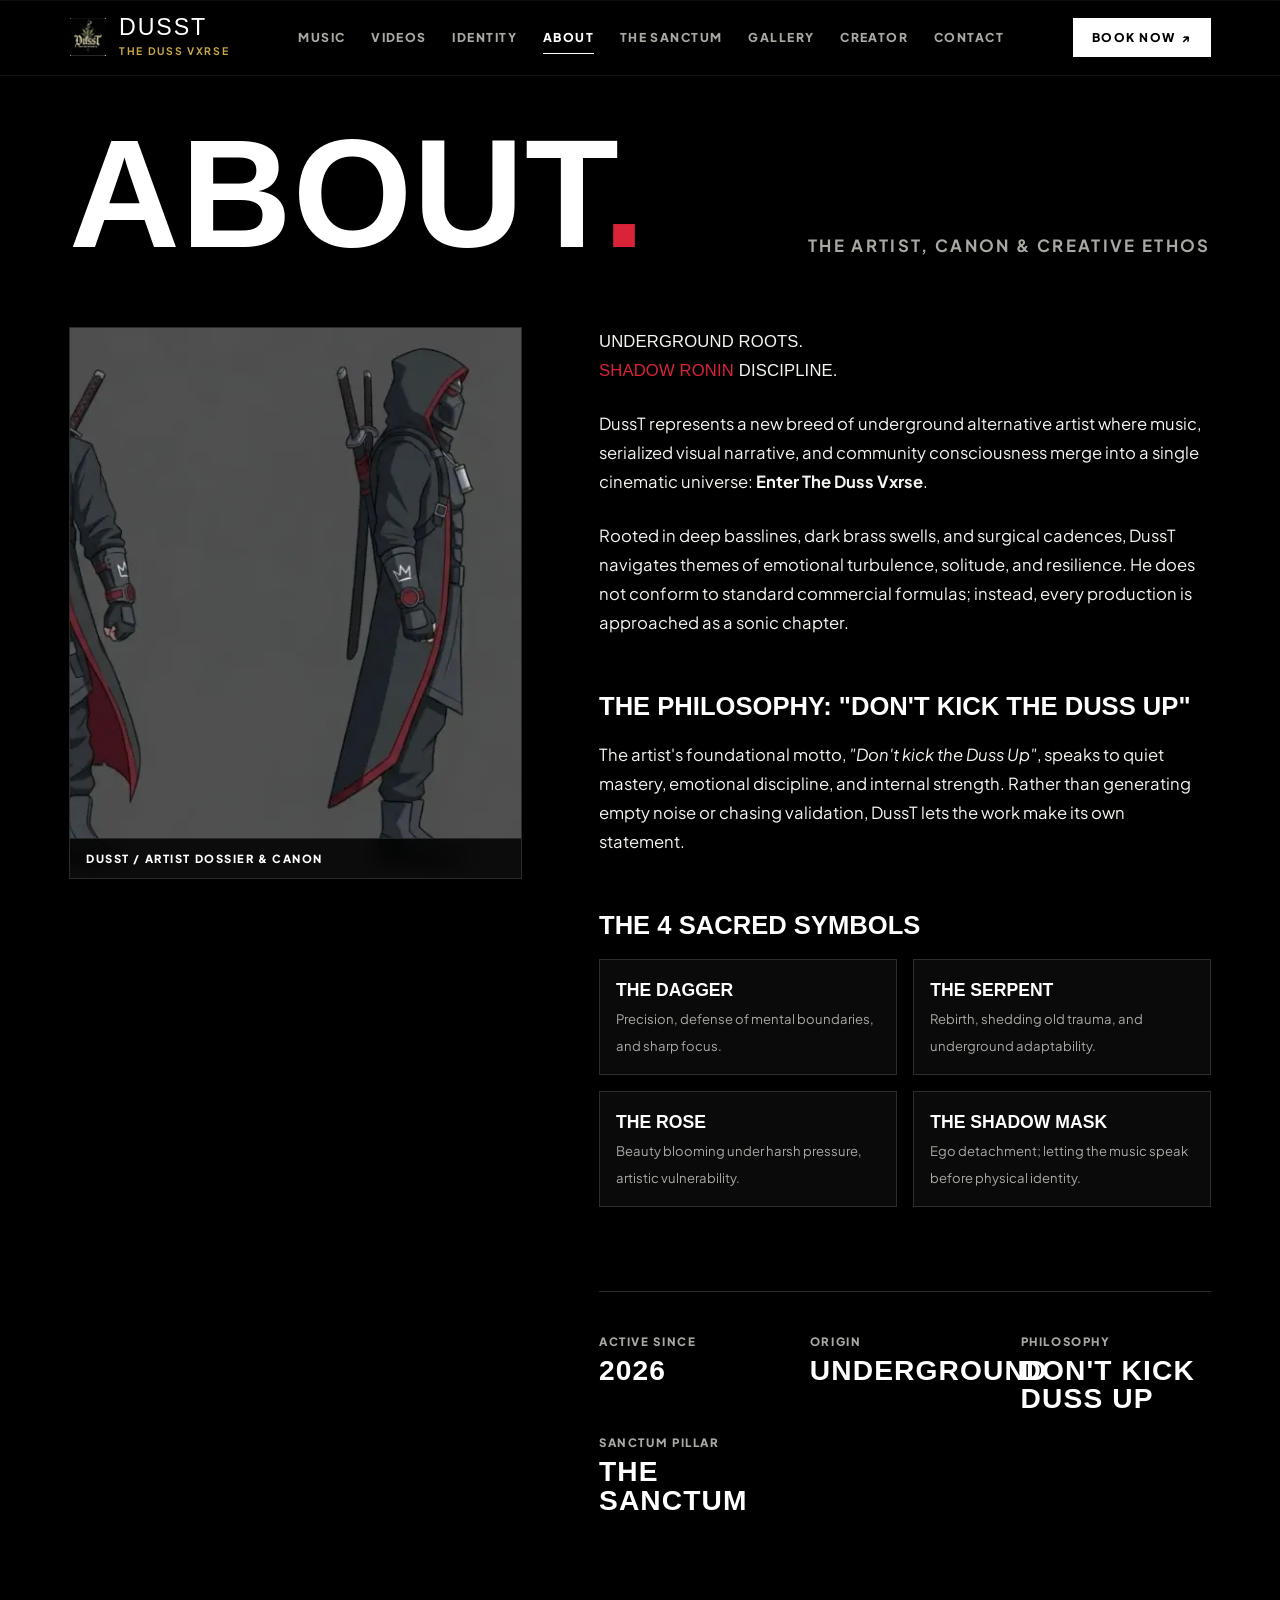
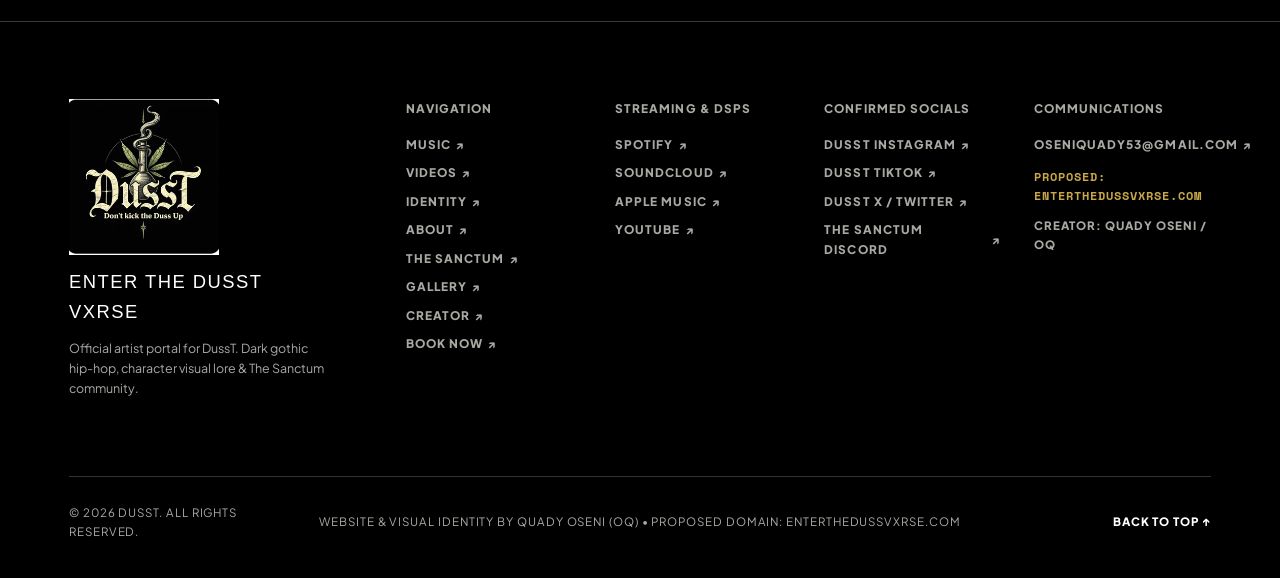
==== commit d32c4a94: "feat: implement Klein (UK) editorial design architecture and motion system across all pages" ====
--- a/about.html
+++ b/about.html
@@ -3,302 +3,224 @@
 <head>
   <meta charset="UTF-8">
   <meta name="viewport" content="width=device-width, initial-scale=1.0">
-  <title>About DussT — The Artist, Lore & Philosophy | Enter The Duss Vxrse</title>
+  <title>About DussT | Artist Profile, Mythos & Philosophy | Enter The Duss Vxrse</title>
   
   <meta name="description" content="Discover the biography, creative philosophy, and symbolic mythos behind independent recording artist DussT and the Duss Vxrse.">
   <meta name="keywords" content="About DussT, DussT biography, underground music, gothic rap, The Sanctum founder, Don't kick the Duss Up, Quady Oseni">
   <meta name="author" content="DussT & Quady Oseni (OQ)">
   
   <meta property="og:type" content="profile">
-  <meta property="og:title" content="About DussT — The Artist Behind The Duss Vxrse">
+  <meta property="og:title" content="About DussT | Artist Profile & Mythos">
   <meta property="og:description" content="Biographical profile, artistic philosophy, and visual symbolism of underground artist DussT.">
   <meta property="og:image" content="assets/images/dusst-shadow-ronin-front.png">
   <meta property="og:url" content="https://enterthedussvxrse.com/about.html">
 
   <link rel="icon" type="image/svg+xml" href="assets/logos/dusst-logo-concept-3-monogram.svg">
-
   <link rel="preconnect" href="https://fonts.googleapis.com">
   <link rel="preconnect" href="https://fonts.gstatic.com" crossorigin>
-  <link href="https://fonts.googleapis.com/css2?family=Cinzel+Decorative:wght@700;900&family=Cinzel:wght@500;600;700&family=Plus+Jakarta+Sans:wght@300;400;500;600;700&family=Space+Mono:wght@400;700&display=swap" rel="stylesheet">
-
+  <link href="https://fonts.googleapis.com/css2?family=Plus+Jakarta+Sans:wght@300;400;500;600;700;800&family=Space+Mono:wght@400;700&display=swap" rel="stylesheet">
   <link rel="stylesheet" href="css/style.css">
-  <link rel="stylesheet" href="css/animations.css">
 </head>
-<body class="page-about">
-  <a href="#main-content" class="skip-link">Skip to main content</a>
-  <canvas id="dusstCanvas" aria-hidden="true"></canvas>
-
-  <!-- Site Header -->
+<body class="editorial-v7 artist-page">
+  <a href="#main" class="visually-hidden">Skip to main content</a>
+
+  <!-- SITE HEADER -->
   <header class="site-header" role="banner">
-    <div class="container nav-container">
-      <a href="index.html" class="brand-wrapper" aria-label="DussT Home">
-        <div class="brand-icon">
-          <img src="assets/images/dusst-logo-concept-alembic.png" alt="Official DussT Logo">
-        </div>
-        <div>
-          <span class="brand-title">DussT</span>
-          <span class="brand-sub">The Duss Vxrse</span>
-        </div>
-      </a>
-
-      <nav id="navLinks" class="nav-links" role="navigation" aria-label="Main Navigation">
-        <a href="index.html">Home</a>
-        <a href="index.html#music">Music &amp; Releases</a>
-        <a href="index.html#videos">Videos</a>
-        <a href="index.html#brand-identity">Brand Identity</a>
-        <a href="about.html" class="active">About DussT</a>
-        <a href="gallery.html">Visual Vault</a>
-        <a href="sanctum.html">The Sanctum</a>
-        <a href="creator.html">Visuals by OQ</a>
-        <a href="contact.html">Contact</a>
-      </nav>
-
-      <div class="nav-controls">
-        <button id="modeToggleBtn" class="mode-toggle-btn" aria-label="Toggle motion or static mode" title="Switch experience mode">
-          <span class="mode-toggle-indicator"></span>
-          <span id="modeToggleText">MOTION</span>
-        </button>
-        <button id="mobileToggle" class="mobile-toggle" aria-label="Toggle Navigation Menu">
-          ☰
-        </button>
-      </div>
+    <a aria-label="DussT | back to home" class="brand-wordmark" href="index.html">
+      <img alt="DussT Alembic Sigil" class="header-vector-logo" height="38" width="38" src="assets/images/dusst-logo-concept-alembic.png">
+      <div>
+        <span class="brand-title-text">DUSST</span>
+        <span class="brand-title-sub">THE DUSS VXRSE</span>
+      </div>
+    </a>
+
+    <nav aria-label="Primary" class="desktop-nav">
+      <a href="index.html#releases">MUSIC</a>
+      <a href="index.html#videos">VIDEOS</a>
+      <a href="index.html#brand-identity">IDENTITY</a>
+      <a href="about.html" aria-current="true">ABOUT</a>
+      <a href="sanctum.html">THE SANCTUM</a>
+      <a href="gallery.html">GALLERY</a>
+      <a href="creator.html">CREATOR</a>
+      <a href="contact.html">CONTACT</a>
+    </nav>
+
+    <a class="header-cta" href="contact.html">
+      BOOK NOW <span>↗</span>
+    </a>
+
+    <button aria-controls="mobile-menu" aria-expanded="false" class="menu-toggle" type="button">
+      Menu
+    </button>
+  </header>
+
+  <!-- MOBILE MENU -->
+  <div class="mobile-menu" id="mobile-menu" aria-hidden="true">
+    <nav aria-label="Mobile Navigation">
+      <a href="index.html">HOME <span>↗</span></a>
+      <a href="index.html#releases">MUSIC <span>↗</span></a>
+      <a href="index.html#videos">VIDEOS <span>↗</span></a>
+      <a href="index.html#brand-identity">IDENTITY <span>↗</span></a>
+      <a href="about.html">ABOUT <span>↗</span></a>
+      <a href="sanctum.html">THE SANCTUM <span>↗</span></a>
+      <a href="gallery.html">GALLERY <span>↗</span></a>
+      <a href="creator.html">CREATOR <span>↗</span></a>
+      <a href="contact.html">BOOK NOW <span>↗</span></a>
+    </nav>
+    <div class="mobile-menu-meta">
+      <span>DUSST OFFICIAL</span>
+      <a href="mailto:oseniquady53@gmail.com">oseniquady53@gmail.com ↗</a>
     </div>
-  </header>
-
-  <main id="main-content" class="main-content" style="padding-top: calc(var(--nav-height) + 40px);">
-    
-    <!-- PAGE HERO BANNER -->
-    <section class="section" style="padding-bottom: 24px;">
-      <div class="container">
-        <div class="section-tag">// 01 ARTIST PROFILE &amp; ORIGIN</div>
-        <h1 class="section-title">THE ARTIST BEHIND <br><span class="text-crimson">THE DUSST VXRSE</span></h1>
-        <p class="section-desc">
-          Forging honest underground music in an age of manufactured spectacle. Discover the creative ethos, symbolic vocabulary, and personal philosophy of DussT.
-        </p>
-      </div>
-    </section>
-
-    <!-- BIOGRAPHY & PERSONAL JOURNEY -->
-    <section class="section" style="padding-top: 10px;">
-      <div class="container">
-        <div class="grid" style="grid-template-columns: 1.15fr 0.85fr; gap: 50px; align-items: start;">
-          <div>
-            <h2 class="font-gothic" style="font-size: 2rem; color: var(--color-text-ivory); margin-bottom: 20px;">
-              Rising From The Ashes: <span class="text-gold">The Journey</span>
-            </h2>
-            <div style="font-size: 1.05rem; line-height: 1.8; color: var(--color-text-cream); display: flex; flex-direction: column; gap: 18px;">
-              <p>
-                DussT is an independent music artist who refuses to compromise emotional vulnerability for commercial conformity. Operating from the underground, his work bridges haunting gothic atmosphere, razor-sharp lyricism, and poignant reflections on the human psyche.
-              </p>
-              <p>
-                In a world that frequently rewards shallow bravado, DussT’s music serves as a confession box and a fortress. Every release is an excavation of personal struggle—transforming moments of despair, grief, and quiet determination into an immersive audio-visual universe known as the <em>Duss Vxrse</em>.
-              </p>
-              <p>
-                Central to his artistic ethos is the community he envisioned: <strong>The Sanctum</strong>. Recognizing that many artists struggle in profound isolation, DussT created The Sanctum not to celebrate himself as a solitary star, but to establish a worldwide haven where artists find their voice, listeners practice empathy, and music becomes a bridge between lonely souls.
-              </p>
+  </div>
+
+  <main id="main">
+    <!-- PAGE HERO -->
+    <section class="section" style="padding-top: calc(var(--header-height) + clamp(30px, 4vw, 60px));">
+      <div class="section-inner">
+        <div class="editorial-heading">
+          <h2>ABOUT<span class="punctuation">.</span></h2>
+          <span class="section-lead">THE ARTIST, CANON &amp; CREATIVE ETHOS</span>
+        </div>
+
+        <div class="about-editorial">
+          <div class="about-image">
+            <img alt="DussT in Shadow Ronin attire" decoding="async" height="1448" width="1086" src="assets/images/dusst-shadow-ronin.png">
+            <span class="image-notation">DUSST / ARTIST DOSSIER &amp; CANON</span>
+          </div>
+
+          <div class="about-statement">
+            <p class="about-lead">
+              UNDERGROUND ROOTS.<br>
+              <span>SHADOW RONIN</span> DISCIPLINE.
+            </p>
+            <p>
+              DussT represents a new breed of underground alternative artist where music, serialized visual narrative, and community consciousness merge into a single cinematic universe: <strong>Enter The Duss Vxrse</strong>.
+            </p>
+            <p>
+              Rooted in deep basslines, dark brass swells, and surgical cadences, DussT navigates themes of emotional turbulence, solitude, and resilience. He does not conform to standard commercial formulas; instead, every production is approached as a sonic chapter.
+            </p>
+            
+            <h3 style="font-family: var(--display); font-size: 1.6rem; color: #fff; margin: 1.5rem 0 0.8rem; text-transform: uppercase;">
+              THE PHILOSOPHY: "DON'T KICK THE DUSS UP"
+            </h3>
+            <p>
+              The artist's foundational motto, <em>"Don't kick the Duss Up"</em>, speaks to quiet mastery, emotional discipline, and internal strength. Rather than generating empty noise or chasing validation, DussT lets the work make its own statement.
+            </p>
+
+            <h3 style="font-family: var(--display); font-size: 1.6rem; color: #fff; margin: 1.5rem 0 0.8rem; text-transform: uppercase;">
+              THE 4 SACRED SYMBOLS
+            </h3>
+            <div style="display: grid; grid-template-columns: 1fr 1fr; gap: 1rem; margin-bottom: 1.5rem;">
+              <div style="border: 1px solid var(--line); padding: 1rem; background: var(--surface);">
+                <strong style="color: var(--white); font-family: var(--display); font-size: 1.1rem; display: block;">THE DAGGER</strong>
+                <span style="font-size: 0.82rem; color: var(--muted);">Precision, defense of mental boundaries, and sharp focus.</span>
+              </div>
+              <div style="border: 1px solid var(--line); padding: 1rem; background: var(--surface);">
+                <strong style="color: var(--white); font-family: var(--display); font-size: 1.1rem; display: block;">THE SERPENT</strong>
+                <span style="font-size: 0.82rem; color: var(--muted);">Rebirth, shedding old trauma, and underground adaptability.</span>
+              </div>
+              <div style="border: 1px solid var(--line); padding: 1rem; background: var(--surface);">
+                <strong style="color: var(--white); font-family: var(--display); font-size: 1.1rem; display: block;">THE ROSE</strong>
+                <span style="font-size: 0.82rem; color: var(--muted);">Beauty blooming under harsh pressure, artistic vulnerability.</span>
+              </div>
+              <div style="border: 1px solid var(--line); padding: 1rem; background: var(--surface);">
+                <strong style="color: var(--white); font-family: var(--display); font-size: 1.1rem; display: block;">THE SHADOW MASK</strong>
+                <span style="font-size: 0.82rem; color: var(--muted);">Ego detachment; letting the music speak before physical identity.</span>
+              </div>
             </div>
 
-            <!-- The Meaning of The DussT Name -->
-            <div style="margin-top: 36px; padding: 28px; background: var(--color-bg-card); border-left: 3px solid var(--color-gold); border-radius: var(--radius-sm);">
-              <div class="section-tag" style="margin-bottom: 6px;">SYMBOLIC ETYMOLOGY</div>
-              <h3 style="font-family: var(--font-gothic); font-size: 1.4rem; color: var(--color-text-ivory); margin-bottom: 10px;">
-                "Don't Kick The Duss Up"
-              </h3>
-              <p style="font-size: 0.95rem; color: var(--color-text-muted); line-height: 1.7;">
-                The name <em>DussT</em> draws upon primal symbolism: dust as the humble elemental matter from which all life arises, and to which all eventually returns. In urban vernacular, "kicking up dust" refers to causing unnecessary friction or waking settled trauma. For DussT, <em>"Don't kick the Duss Up"</em> is a creed of self-discipline—an intentional reminder to respect the quiet healing process, keep inner peace guarded, and let the music speak for itself.
-              </p>
+            <div class="about-stats">
+              <span>
+                ACTIVE SINCE
+                <strong>2026</strong>
+              </span>
+              <span>
+                ORIGIN
+                <strong>UNDERGROUND</strong>
+              </span>
+              <span>
+                PHILOSOPHY
+                <strong>DON'T KICK DUSS UP</strong>
+              </span>
+              <span>
+                SANCTUM PILLAR
+                <strong>THE SANCTUM</strong>
+              </span>
             </div>
           </div>
-
-          <!-- Visual Showcase Column: Character Model Sheet -->
-          <div>
-            <div style="position: sticky; top: 110px;">
-              <div class="pillar-card" style="border-color: var(--border-gold); padding: 20px;">
-                <div style="border-radius: var(--radius-sm); overflow: hidden; margin-bottom: 16px; border: 1px solid var(--border-card);">
-                  <img src="assets/images/dusst-shadow-ronin-front.png" alt="DussT Shadow Ronin front view" style="width: 100%; height: auto; display: block;">
-                </div>
-                <div style="display: flex; justify-content: space-between; align-items: center;">
-                  <div>
-                    <h4 style="font-family: var(--font-gothic); font-size: 1.15rem; color: var(--color-text-ivory);">The Shadow Ronin</h4>
-                    <span style="font-family: var(--font-mono); font-size: 0.72rem; color: var(--color-gold);">OFFICIAL CHARACTER MODEL</span>
-                  </div>
-                  <a href="gallery.html" class="btn btn-outline btn-sm">VIEW IN VAULT</a>
-                </div>
-              </div>
-            </div>
-          </div>
         </div>
       </div>
     </section>
-
-    <!-- SYMBOLISM & VISUAL LANGUAGE BREAKDOWN -->
-    <section id="symbolism" class="section" style="background: rgba(10, 11, 16, 0.7);">
-      <div class="container">
-        <div style="text-align: center; max-width: 720px; margin-inline: auto; margin-bottom: 48px;">
-          <div class="section-tag">DECODING THE MYTHOS</div>
-          <h2 class="section-title">THE SYMBOLS OF <span class="text-crimson">THE VXRSE</span></h2>
-          <p class="section-desc" style="margin-inline: auto;">
-            Every visual ornament in DussT’s artwork represents an emotional pillar in his music.
-          </p>
-        </div>
-
-        <div class="grid" style="grid-template-columns: repeat(auto-fit, minmax(280px, 1fr)); gap: 28px;">
-          <div class="pillar-card">
-            <div class="pillar-num">01 // ALCHEMY</div>
-            <h3 class="pillar-title">The Alembic Flask</h3>
-            <p class="pillar-text">
-              Derived from ancient alchemical distillation vessels. It represents the creative process of boiling down pain, heartbreak, and street adversity into concentrated musical clarity.
-            </p>
-          </div>
-
-          <div class="pillar-card">
-            <div class="pillar-num">02 // PROTECTION</div>
-            <h3 class="pillar-title">The Ascending Dagger</h3>
-            <p class="pillar-text">
-              The smoke rising from the flask forms the blade of a dagger. It signifies self-defense of the psyche, cutting through falseness, and sharpening one's craft into a weapon of truth.
-            </p>
-          </div>
-
-          <div class="pillar-card">
-            <div class="pillar-num">03 // GROUNDING</div>
-            <h3 class="pillar-title">The Botanical Canopy</h3>
-            <p class="pillar-text">
-              Muted olive green leaves radiating outward. Symbolizes organic resilience, medicinal grounding, and remembering that even out of concrete and dust, living roots can thrive.
-            </p>
-          </div>
-
-          <div class="pillar-card">
-            <div class="pillar-num">04 // TIME &amp; URGENCY</div>
-            <h3 class="pillar-title">The Hourglass Pendant</h3>
-            <p class="pillar-text">
-              Worn over the chest of the Shadow Ronin. A constant memento mori—time is finite. Every verse must be spoken with urgency, because tomorrow is guaranteed to no one.
-            </p>
-          </div>
-        </div>
-      </div>
-    </section>
-
-    <!-- THE MESSAGE BEHIND THE MUSIC -->
-    <section class="section">
-      <div class="container">
-        <div class="sanctum-enrollment-box" style="max-width: 900px; padding: 48px;">
-          <div class="section-tag">ARTISTIC MESSAGE</div>
-          <h2 class="section-title" style="font-size: 2.4rem; margin-bottom: 20px;">
-            MUSIC AS A <span class="text-gold">SAFE HARBOR</span>
-          </h2>
-          <div style="font-size: 1.05rem; line-height: 1.8; color: var(--color-text-cream); display: flex; flex-direction: column; gap: 16px;">
-            <p>
-              "The most dangerous silence in this world is the silence of someone fighting alone in their mind."
-            </p>
-            <p>
-              DussT’s tracks do not preach; they hold up a mirror. By candidly discussing anxiety, the weight of survival, and the desire to build something meaningful against all odds, the music invites listeners to take off their emotional masks.
-            </p>
-            <p>
-              This message directly drives <strong>The Sanctum</strong>: establishing a culture where appreciating an artist’s music goes hand-in-hand with respecting the fragile human who crafted it.
-            </p>
-          </div>
-          <div style="margin-top: 32px; display: flex; gap: 16px; flex-wrap: wrap;">
-            <a href="sanctum.html" class="btn btn-primary">READ THE SANCTUM MANIFESTO →</a>
-            <a href="music.html" class="btn btn-secondary">STREAM RELEASES</a>
-          </div>
-        </div>
-      </div>
-    </section>
-
-    <!-- ARTIST CONTENT CHECKLIST -->
-    <section class="section" style="background: rgba(14, 15, 22, 0.6);">
-      <div class="container">
-        <div class="section-tag">// CONTENT MANAGEMENT &amp; NEXT STEPS</div>
-        <h2 class="section-title" style="font-size: 2rem;">ARTIST SUPPLY <span class="text-gold">CHECKLIST</span></h2>
-        <p class="section-desc">
-          This checklist outlines the specific materials DussT can supply to expand this portal.
+  </main>
+
+  <!-- SITE FOOTER -->
+  <footer class="site-footer" role="contentinfo">
+    <div class="footer-top">
+      <div class="footer-brand">
+        <img src="assets/images/dusst-logo-concept-alembic.png" alt="DussT Emblem" width="130" height="130">
+        <span class="footer-brand-title">ENTER THE DUSST VXRSE</span>
+        <p class="footer-brand-tagline">
+          Official artist portal for DussT. Dark gothic hip-hop, character visual lore &amp; The Sanctum community.
         </p>
-
-        <div class="grid" style="grid-template-columns: repeat(auto-fit, minmax(300px, 1fr)); gap: 20px; margin-top: 30px;">
-          <div class="pillar-card">
-            <span class="pillar-num">ITEM 01</span>
-            <h4 style="color: var(--color-gold); margin-bottom: 8px;">Official Streaming URLs</h4>
-            <p style="font-size: 0.85rem; color: var(--color-text-muted);">
-              Provide direct links for Spotify, Apple Music, and SoundCloud artist profiles once digital distribution for <em>FREEVXRSE</em> and upcoming tracks is live.
-            </p>
-          </div>
-
-          <div class="pillar-card">
-            <span class="pillar-num">ITEM 02</span>
-            <h4 style="color: var(--color-gold); margin-bottom: 8px;">Confirmed Booking Email</h4>
-            <p style="font-size: 0.85rem; color: var(--color-text-muted);">
-              Once the domain <code>EnterTheDussVxrse.com</code> is purchased and DNS MX records configured, confirm the active mailbox for live bookings.
-            </p>
-          </div>
-
-          <div class="pillar-card">
-            <span class="pillar-num">ITEM 03</span>
-            <h4 style="color: var(--color-gold); margin-bottom: 8px;">Additional Studio Photographs</h4>
-            <p style="font-size: 0.85rem; color: var(--color-text-muted);">
-              DussT mentioned more photos will be ready. They can be dropped directly into <code>assets/images/</code> and added to <code>js/content-config.js</code>.
-            </p>
-          </div>
-        </div>
-      </div>
-    </section>
-
-  </main>
-
-  <!-- Site Footer -->
-  <footer class="site-footer" role="contentinfo">
-    <div class="container">
-      <div class="footer-top">
-        <div class="footer-brand">
-          <div style="display: flex; align-items: center; gap: 12px; margin-bottom: 12px;">
-            <img src="assets/images/dusst-logo-concept-alembic.png" alt="Official DussT Logo" style="width: 32px; height: 32px; object-fit: contain;">
-            <span style="font-family: var(--font-gothic); font-size: 1.35rem; letter-spacing: 0.1em; color: var(--color-text-ivory);">DussT</span>
-          </div>
-          <p style="font-size: 0.85rem; color: var(--color-text-muted); line-height: 1.6;">
-            The official portal of recording artist DussT. Dark underground sound, character lore, brand identity suite, and The Sanctum community.
-          </p>
-        </div>
-
-        <div class="footer-nav">
-          <div>
-            <div class="footer-col-title">Navigation</div>
-            <ul class="footer-links-list">
-              <li><a href="index.html">Portal Home</a></li>
-              <li><a href="index.html#music">Music &amp; Releases</a></li>
-              <li><a href="about.html">About DussT</a></li>
-              <li><a href="sanctum.html">The Sanctum</a></li>
-            </ul>
-          </div>
-          <div>
-            <div class="footer-col-title">Universe &amp; Lore</div>
-            <ul class="footer-links-list">
-              <li><a href="gallery.html">Visual Vault</a></li>
-              <li><a href="index.html#brand-identity">Brand Identity Suite</a></li>
-              <li><a href="creator.html">Visuals by OQ</a></li>
-              <li><a href="contact.html">Contact &amp; Bookings</a></li>
-            </ul>
-          </div>
-          <div>
-            <div class="footer-col-title">Creative Director</div>
-            <ul class="footer-links-list">
-              <li><span style="color: var(--color-text-cream); font-size: 0.88rem;">Quady Oseni (OQ)</span></li>
-              <li><a href="mailto:oseniquady53@gmail.com" style="color: var(--color-gold); font-family: var(--font-mono); font-size: 0.8rem;">oseniquady53@gmail.com</a></li>
-            </ul>
-          </div>
-        </div>
-      </div>
-
-      <div class="footer-bottom">
-        <div>
-          &copy; <span id="currentYear">2026</span> DussT. All rights reserved. "Don't kick the Duss Up."
-        </div>
-        <div>
-          Website, 3D character visuals &amp; visualizer by <a href="creator.html" style="color: var(--color-gold); font-weight: 600;">Quady Oseni (OQ)</a>.
-        </div>
-      </div>
+      </div>
+
+      <div class="footer-navs">
+        <div class="footer-col">
+          <span class="footer-col-title">NAVIGATION</span>
+          <nav>
+            <a href="index.html#releases">MUSIC <span>↗</span></a>
+            <a href="index.html#videos">VIDEOS <span>↗</span></a>
+            <a href="index.html#brand-identity">IDENTITY <span>↗</span></a>
+            <a href="about.html">ABOUT <span>↗</span></a>
+            <a href="sanctum.html">THE SANCTUM <span>↗</span></a>
+            <a href="gallery.html">GALLERY <span>↗</span></a>
+            <a href="creator.html">CREATOR <span>↗</span></a>
+            <a href="contact.html">BOOK NOW <span>↗</span></a>
+          </nav>
+        </div>
+
+        <div class="footer-col">
+          <span class="footer-col-title">STREAMING &amp; DSPs</span>
+          <nav>
+            <a href="https://open.spotify.com" target="_blank" rel="noopener">SPOTIFY <span>↗</span></a>
+            <a href="https://soundcloud.com" target="_blank" rel="noopener">SOUNDCLOUD <span>↗</span></a>
+            <a href="https://music.apple.com" target="_blank" rel="noopener">APPLE MUSIC <span>↗</span></a>
+            <a href="https://youtube.com" target="_blank" rel="noopener">YOUTUBE <span>↗</span></a>
+          </nav>
+        </div>
+
+        <div class="footer-col">
+          <span class="footer-col-title">CONFIRMED SOCIALS</span>
+          <nav>
+            <a href="https://instagram.com" target="_blank" rel="noopener">DUSST INSTAGRAM <span>↗</span></a>
+            <a href="https://tiktok.com" target="_blank" rel="noopener">DUSST TIKTOK <span>↗</span></a>
+            <a href="https://twitter.com" target="_blank" rel="noopener">DUSST X / TWITTER <span>↗</span></a>
+            <a href="https://discord.com" target="_blank" rel="noopener">THE SANCTUM DISCORD <span>↗</span></a>
+          </nav>
+        </div>
+
+        <div class="footer-col">
+          <span class="footer-col-title">COMMUNICATIONS</span>
+          <nav>
+            <a href="mailto:oseniquady53@gmail.com">oseniquady53@gmail.com <span>↗</span></a>
+            <span style="font-size: 0.72rem; color: var(--gold); font-family: var(--mono); margin-top: 4px;">
+              PROPOSED: EnterTheDussVxrse.com
+            </span>
+            <span style="font-size: 0.72rem; color: var(--muted); margin-top: 2px;">
+              CREATOR: QUADY OSENI / OQ
+            </span>
+          </nav>
+        </div>
+      </div>
+    </div>
+
+    <div class="footer-bottom">
+      <span>© 2026 DUSST. ALL RIGHTS RESERVED.</span>
+      <p>WEBSITE &amp; VISUAL IDENTITY BY QUADY OSENI (OQ) • PROPOSED DOMAIN: ENTERTHEDUSSVXRSE.COM</p>
+      <a href="#top">BACK TO TOP ↑</a>
     </div>
   </footer>
 
-  <script src="js/content-config.js"></script>
-  <script src="js/main.js"></script>
+  <script src="js/editorial-motion.js"></script>
 </body>
 </html>
--- a/css/style.css
+++ b/css/style.css
@@ -1,79 +1,53 @@
 /* ==========================================================================
-   ENTER THE DUSST VXRSE — GOTHIC ARTIST DESIGN SYSTEM
-   Official Website for Recording Artist DussT
-   Co-created with Quady Oseni / OQ
+   DUSST — ENTER THE DUSST VXRSE
+   EDITORIAL MOTION & DESIGN SYSTEM
+   Inspired by Klein (UK) Architectural Framework
+   Integrated with DussT Gothic Underground Identity
+   Co-Created with Quady Oseni / OQ
    ========================================================================== */
 
-/* --- 1. CSS VARIABLES & THEME ENGINE --- */
+/* --- 1. DESIGN TOKENS & ROOT VARIABLES --- */
 :root {
-  /* Dark Cosmic Gothic Palette — Refined Cinematic Spectrum */
-  --color-bg-base: #050507;
-  --color-bg-surface: #0a0b10;
-  --color-bg-card: #0f1017;
-  --color-bg-card-hover: #161822;
-  --color-bg-card-glass: rgba(15, 16, 23, 0.82);
-  --color-bg-elevated: #1a1c28;
-
-  /* Typography Colors — Antique Ivory & Distressed Cream */
-  --color-text-ivory: #faf6eb;
-  --color-text-cream: #e8ddca;
-  --color-text-muted: #a39c90;
-  --color-text-dim: #6d675e;
-
-  /* Gothic Accents — Deep Burgundy & Vivid Crimson */
-  --color-burgundy: #520810;
-  --color-burgundy-deep: #300408;
-  --color-crimson: #9e1b29;
-  --color-crimson-bright: #d92338;
-  --color-crimson-glow: rgba(217, 35, 56, 0.28);
-
-  /* Botanical & Earth Accents — Muted Olive */
-  --color-olive: #5b6b46;
-  --color-olive-light: #7c9160;
-  --color-olive-deep: #2e3623;
-  --color-olive-glow: rgba(91, 107, 70, 0.25);
-
-  /* Gold Filigree — Antique Gold */
-  --color-gold: #c8a848;
-  --color-gold-light: #f0dc88;
-  --color-gold-dark: #78601c;
-  --color-gold-glow: rgba(200, 168, 72, 0.24);
+  /* Editorial Palette: Pure Inks, Antique Ivory & Gothic Accents */
+  --ink: #000000;
+  --black: #050505;
+  --surface: #0a0a0a;
+  --panel: #101010;
+  --panel-card: #141414;
+  --panel-hover: #1b1b1b;
+
+  --white: #ffffff;
+  --ivory: #faf6eb;
+  --cream: #f4f4f1;
+  --muted: #a9a9a4;
+  --dim: #5c5c58;
+
+  /* Signature DussT Accents */
+  --crimson: #d92338;
+  --burgundy: #660f1b;
+  --gold: #c8a848;
+  --gold-glow: rgba(200, 168, 72, 0.22);
+  --olive: #5b6b46;
 
   /* Borders & Rules */
-  --border-subtle: rgba(240, 220, 190, 0.08);
-  --border-card: rgba(240, 220, 190, 0.14);
-  --border-gold: rgba(200, 168, 72, 0.38);
-  --border-crimson: rgba(158, 27, 41, 0.48);
-  --border-olive: rgba(91, 107, 70, 0.4);
-
-  /* Typography Families */
-  --font-gothic: 'Cinzel Decorative', 'UnifrakturMaguntia', 'Pirata One', 'MedievalSharp', 'Georgia', serif;
-  --font-serif-clean: 'Cinzel', 'Trajan Pro', 'Georgia', serif;
-  --font-sans: 'Plus Jakarta Sans', -apple-system, BlinkMacSystemFont, 'Segoe UI', Roboto, sans-serif;
-  --font-mono: 'Space Mono', 'Consolas', monospace;
-
-  /* Elevation Shadows */
-  --shadow-sm: 0 4px 12px rgba(0, 0, 0, 0.6);
-  --shadow-md: 0 10px 30px rgba(0, 0, 0, 0.8);
-  --shadow-lg: 0 20px 50px rgba(0, 0, 0, 0.92);
-  --shadow-crimson: 0 0 30px var(--color-crimson-glow);
-  --shadow-gold: 0 0 25px var(--color-gold-glow);
-
-  /* Layout Spacing */
-  --container-max: 1280px;
-  --nav-height: 84px;
-  --radius-sm: 4px;
-  --radius-md: 8px;
-  --radius-lg: 16px;
-  --radius-full: 9999px;
-
-  /* Transitions */
-  --transition-fast: 0.18s cubic-bezier(0.4, 0, 0.2, 1);
-  --transition-normal: 0.35s cubic-bezier(0.16, 1, 0.3, 1);
-  --transition-slow: 0.65s cubic-bezier(0.16, 1, 0.3, 1);
-}
-
-/* --- 2. GLOBAL RESET & BASE STYLES --- */
+  --line: rgba(255, 255, 255, 0.14);
+  --line-strong: rgba(255, 255, 255, 0.28);
+  --line-crimson: rgba(217, 35, 56, 0.4);
+
+  /* Container & Layout */
+  --max: 1320px;
+  --pad: clamp(20px, 5.4vw, 86px);
+  --space-section: clamp(74px, 8.3vw, 132px);
+  --header-height: 76px;
+
+  /* Typography */
+  --display: Impact, "Arial Narrow Bold", "Helvetica Neue Condensed Black", "Cinzel Decorative", sans-serif;
+  --body: "Plus Jakarta Sans", "Helvetica Neue", Helvetica, Arial, sans-serif;
+  --mono: "Space Mono", monospace;
+  --gothic: "Cinzel Decorative", "Cinzel", serif;
+}
+
+/* --- 2. GLOBAL RESET & BASE RULES --- */
 *, *::before, *::after {
   box-sizing: border-box;
   margin: 0;
@@ -83,9 +57,9 @@
 html {
   font-size: 16px;
   scroll-behavior: smooth;
-  background-color: var(--color-bg-base);
-  color: var(--color-text-cream);
-  font-family: var(--font-sans);
+  background-color: var(--ink);
+  color: var(--cream);
+  font-family: var(--body);
   -webkit-font-smoothing: antialiased;
   -moz-osx-font-smoothing: grayscale;
   overflow-x: hidden;
@@ -94,1676 +68,1407 @@
 body {
   min-height: 100vh;
   position: relative;
+  background-color: var(--ink);
+  color: var(--cream);
   line-height: 1.65;
-  background-color: var(--color-bg-base);
-  background-image: 
-    radial-gradient(circle at 50% 0%, rgba(166, 28, 44, 0.09) 0%, transparent 60%),
-    radial-gradient(circle at 10% 50%, rgba(101, 117, 81, 0.05) 0%, transparent 50%),
-    radial-gradient(circle at 90% 80%, rgba(212, 175, 55, 0.04) 0%, transparent 50%);
-  background-attachment: fixed;
-}
-
-/* Subtle Film Grain Texture Overlay */
-body::before {
-  content: '';
-  position: fixed;
-  inset: 0;
-  pointer-events: none;
-  z-index: 999;
-  opacity: 0.035;
-  background-image: url("data:image/svg+xml,%3Csvg viewBox='0 0 200 200' xmlns='http://www.w3.org/2000/svg'%3E%3Cfilter id='noiseFilter'%3E%3CfeTurbulence type='fractalNoise' baseFrequency='0.8' numOctaves='3' stitchTiles='stitch'/%3E%3C/filter%3E%3Crect width='100%25' height='100%25' filter='url(%23noiseFilter)'/%3E%3C/svg%3E");
-}
-
-/* Canvas Particle Backdrop (Active in Motion Mode) */
-#dusstCanvas {
-  position: fixed;
-  inset: 0;
-  width: 100%;
-  height: 100%;
-  pointer-events: none;
-  z-index: 0;
-  opacity: 0.85;
-}
-
-/* --- 3. ACCESSIBILITY & FOCUS STYLES --- */
-:focus-visible {
-  outline: 2px solid var(--color-gold);
-  outline-offset: 3px;
-}
-
-.skip-link {
+  overflow-x: hidden;
+}
+
+body.menu-open {
+  overflow: hidden;
+}
+
+a {
+  color: inherit;
+  text-decoration: none;
+  -webkit-tap-highlight-color: transparent;
+}
+
+img, video {
+  max-width: 100%;
+  height: auto;
+  display: block;
+}
+
+button {
+  font-family: inherit;
+  cursor: pointer;
+  border: none;
+  background: none;
+  color: inherit;
+  -webkit-tap-highlight-color: transparent;
+}
+
+.visually-hidden {
   position: absolute;
-  top: -60px;
-  left: 20px;
-  background: var(--color-crimson);
-  color: var(--color-text-ivory);
-  padding: 10px 18px;
-  z-index: 10000;
-  border-radius: var(--radius-sm);
-  font-weight: 600;
-  transition: top var(--transition-fast);
-}
-.skip-link:focus {
-  top: 15px;
-}
-
-/* --- 4. TYPOGRAPHY HIERARCHY --- */
-h1, h2, h3, h4, h5, h6 {
-  color: var(--color-text-ivory);
-  font-weight: 700;
-  line-height: 1.2;
-  letter-spacing: 0.02em;
-}
-
-.font-gothic {
-  font-family: var(--font-gothic);
-}
-
-.font-serif {
-  font-family: var(--font-serif-clean);
-}
-
-.section-tag {
-  display: inline-flex;
-  align-items: center;
-  gap: 8px;
-  font-family: var(--font-serif-clean);
-  font-size: 0.8rem;
-  font-weight: 600;
-  letter-spacing: 0.22em;
-  text-transform: uppercase;
-  color: var(--color-gold);
-  margin-bottom: 12px;
-}
-
-.section-tag::before {
-  content: '✦';
-  font-size: 0.75rem;
-  color: var(--color-crimson);
-}
-
-.section-title {
-  font-family: var(--font-gothic);
-  font-size: clamp(2rem, 4.5vw, 3.25rem);
-  letter-spacing: 0.04em;
-  margin-bottom: 18px;
-  text-shadow: 0 4px 18px rgba(0, 0, 0, 0.8);
-}
-
-.section-desc {
-  font-size: 1.05rem;
-  color: var(--color-text-muted);
-  max-width: 680px;
-  line-height: 1.7;
-}
-
-.text-gold { color: var(--color-gold); }
-.text-crimson { color: var(--color-crimson-bright); }
-.text-olive { color: var(--color-olive-light); }
-.text-cream { color: var(--color-text-cream); }
-.text-ivory { color: var(--color-text-ivory); }
-
-/* --- 5. CONTAINER & LAYOUT UTILITIES --- */
-.container {
-  width: 100%;
-  max-width: var(--container-max);
-  margin-inline: auto;
-  padding-inline: 24px;
-  position: relative;
-  z-index: 1;
-}
-
-.section {
-  padding: 100px 0;
-  position: relative;
-  z-index: 1;
-}
-
-@media (max-width: 768px) {
-  .section {
-    padding: 64px 0;
-  }
-}
-
-.grid {
-  display: grid;
-  gap: 32px;
-}
-
-/* --- 6. BUTTONS & INTERACTIVE ELEMENTS --- */
-.btn {
-  display: inline-flex;
-  align-items: center;
-  justify-content: center;
-  gap: 10px;
-  padding: 14px 28px;
-  font-family: var(--font-serif-clean);
-  font-size: 0.85rem;
-  font-weight: 700;
-  letter-spacing: 0.18em;
-  text-transform: uppercase;
-  text-decoration: none;
-  border-radius: var(--radius-sm);
-  cursor: pointer;
-  border: 1px solid transparent;
-  transition: all var(--transition-normal);
-  position: relative;
+  width: 1px;
+  height: 1px;
+  padding: 0;
+  margin: -1px;
   overflow: hidden;
-  line-height: 1;
+  clip: rect(0, 0, 0, 0);
   white-space: nowrap;
-}
-
-.btn-primary {
-  background: linear-gradient(135deg, var(--color-crimson) 0%, #5e0811 100%);
-  color: var(--color-text-ivory);
-  border-color: rgba(230, 35, 53, 0.4);
-  box-shadow: 0 4px 18px rgba(166, 28, 44, 0.45);
-}
-
-.btn-primary:hover {
-  background: linear-gradient(135deg, var(--color-crimson-bright) 0%, #7d0d17 100%);
-  border-color: var(--color-gold);
-  box-shadow: 0 6px 24px var(--color-crimson-glow);
-  transform: translateY(-2px);
-  color: #fff;
-}
-
-.btn-secondary {
-  background: rgba(18, 19, 26, 0.85);
-  color: var(--color-text-ivory);
-  border-color: var(--border-gold);
-  backdrop-filter: blur(8px);
-}
-
-.btn-secondary:hover {
-  background: rgba(212, 175, 55, 0.12);
-  border-color: var(--color-gold);
-  box-shadow: var(--shadow-gold);
-  transform: translateY(-2px);
-  color: var(--color-gold-light);
-}
-
-.btn-outline {
-  background: transparent;
-  color: var(--color-text-cream);
-  border-color: var(--border-card);
-}
-
-.btn-outline:hover {
-  border-color: var(--color-text-ivory);
-  background: rgba(255, 255, 255, 0.05);
-  color: var(--color-text-ivory);
-  transform: translateY(-2px);
-}
-
-.btn-sm {
-  padding: 10px 18px;
-  font-size: 0.75rem;
-  letter-spacing: 0.14em;
-}
-
-.btn-lg {
-  padding: 18px 36px;
-  font-size: 0.95rem;
-}
-
-/* --- 7. SITE HEADER & NAVIGATION --- */
+  border: 0;
+}
+
+/* --- 3. SITE HEADER & NAVIGATION (KLEIN ARCHITECTURE) --- */
 .site-header {
   position: fixed;
   top: 0;
   left: 0;
-  width: 100%;
-  height: var(--nav-height);
+  right: 0;
+  height: var(--header-height);
   z-index: 1000;
-  transition: all var(--transition-normal);
-  background: linear-gradient(to bottom, rgba(6, 6, 8, 0.92) 0%, rgba(6, 6, 8, 0.7) 80%, transparent 100%);
-}
-
-.site-header.scrolled {
-  background: rgba(8, 9, 13, 0.94);
-  backdrop-filter: blur(16px);
-  border-bottom: 1px solid var(--border-subtle);
-  height: 72px;
-  box-shadow: 0 4px 20px rgba(0, 0, 0, 0.6);
-}
-
-.nav-container {
   display: flex;
   align-items: center;
   justify-content: space-between;
-  height: 100%;
-}
-
-.brand-wrapper {
-  display: flex;
-  align-items: center;
-  gap: 14px;
+  padding: 0 var(--pad);
+  background: rgba(0, 0, 0, 0.45);
+  backdrop-filter: blur(14px);
+  -webkit-backdrop-filter: blur(14px);
+  border-bottom: 1px solid rgba(255, 255, 255, 0.08);
+  transition: background-color 0.3s ease, border-color 0.3s ease, height 0.3s ease;
+}
+
+.site-header.is-scrolled {
+  background: rgba(0, 0, 0, 0.92);
+  border-bottom-color: rgba(255, 255, 255, 0.16);
+  height: 68px;
+}
+
+/* Brand Wordmark */
+.brand-wordmark {
+  display: inline-flex;
+  align-items: center;
+  gap: 12px;
   text-decoration: none;
 }
 
-.brand-icon {
-  width: 36px;
-  height: 36px;
-  border-radius: var(--radius-sm);
-  background: radial-gradient(circle, #25070a 0%, #0c0d12 100%);
-  border: 1px solid var(--border-gold);
-  display: flex;
-  align-items: center;
-  justify-content: center;
-  overflow: hidden;
-  transition: all var(--transition-normal);
-}
-
-.brand-icon svg, .brand-icon img {
-  width: 26px;
-  height: 26px;
+.header-vector-logo {
+  width: 38px;
+  height: 38px;
   object-fit: contain;
-}
-
-.brand-wrapper:hover .brand-icon {
-  border-color: var(--color-crimson-bright);
-  box-shadow: 0 0 15px var(--color-crimson-glow);
-}
-
-.brand-title {
-  font-family: var(--font-gothic);
-  font-size: 1.55rem;
+  transition: transform 0.3s ease;
+}
+
+.brand-wordmark:hover .header-vector-logo {
+  transform: rotate(6deg) scale(1.08);
+}
+
+.brand-title-text {
+  font-family: var(--display);
+  font-size: 1.45rem;
+  letter-spacing: 0.08em;
+  color: var(--white);
+  line-height: 1;
+}
+
+.brand-title-sub {
+  display: block;
+  font-size: 0.65rem;
+  font-weight: 700;
+  letter-spacing: 0.16em;
+  color: var(--gold);
+  text-transform: uppercase;
+}
+
+/* Desktop Navigation */
+.desktop-nav {
+  display: flex;
+  align-items: center;
+  gap: clamp(16px, 2vw, 32px);
+}
+
+.desktop-nav a {
+  font-size: 0.76rem;
+  font-weight: 800;
   letter-spacing: 0.12em;
-  color: var(--color-text-ivory);
-  text-transform: uppercase;
-}
-
-.brand-sub {
-  display: block;
-  font-family: var(--font-serif-clean);
-  font-size: 0.65rem;
-  letter-spacing: 0.28em;
-  color: var(--color-gold);
-  text-transform: uppercase;
-  margin-top: -3px;
-}
-
-.nav-links {
-  display: flex;
-  align-items: center;
-  gap: 28px;
-  list-style: none;
-}
-
-.nav-link {
-  font-family: var(--font-serif-clean);
-  font-size: 0.8rem;
-  font-weight: 600;
-  letter-spacing: 0.16em;
-  text-transform: uppercase;
-  color: var(--color-text-cream);
-  text-decoration: none;
+  text-transform: uppercase;
+  color: var(--muted);
   position: relative;
   padding: 6px 0;
-  transition: color var(--transition-fast);
-}
-
-.nav-link::after {
+  transition: color 0.2s ease;
+}
+
+.desktop-nav a:hover,
+.desktop-nav a[aria-current="true"] {
+  color: var(--white);
+}
+
+.desktop-nav a::after {
   content: '';
   position: absolute;
   bottom: 0;
   left: 0;
-  width: 0%;
-  height: 2px;
-  background: linear-gradient(90deg, var(--color-crimson) 0%, var(--color-gold) 100%);
-  transition: width var(--transition-normal);
-}
-
-.nav-link:hover, .nav-link.active {
-  color: var(--color-text-ivory);
-}
-
-.nav-link:hover::after, .nav-link.active::after {
+  width: 0;
+  height: 1px;
+  background: var(--white);
+  transition: width 0.25s ease;
+}
+
+.desktop-nav a:hover::after,
+.desktop-nav a[aria-current="true"]::after {
   width: 100%;
 }
 
-.nav-controls {
-  display: flex;
-  align-items: center;
-  gap: 14px;
-}
-
-/* Experience Mode Switcher (Motion vs Static) */
-.mode-toggle-btn {
+/* Header CTA Button */
+.header-cta {
   display: inline-flex;
   align-items: center;
-  gap: 8px;
-  padding: 6px 14px;
-  background: rgba(18, 19, 26, 0.7);
-  border: 1px solid var(--border-card);
-  border-radius: var(--radius-full);
-  color: var(--color-text-cream);
-  font-family: var(--font-mono);
-  font-size: 0.72rem;
-  cursor: pointer;
-  transition: all var(--transition-normal);
-}
-
-.mode-toggle-btn:hover {
-  border-color: var(--color-gold);
-  color: var(--color-gold-light);
-}
-
-.mode-toggle-indicator {
-  width: 8px;
-  height: 8px;
-  border-radius: 50%;
-  background: var(--color-crimson-bright);
-  box-shadow: 0 0 8px var(--color-crimson-bright);
-  transition: background var(--transition-fast);
-}
-
-.mode-static .mode-toggle-indicator {
-  background: var(--color-olive-light);
-  box-shadow: 0 0 8px var(--color-olive-light);
-}
-
-/* Ambient Audio Soundscape Toggle */
-.ambient-sound-btn {
-  display: inline-flex;
-  align-items: center;
   justify-content: center;
-  width: 36px;
-  height: 36px;
-  border-radius: 50%;
-  background: rgba(18, 19, 26, 0.7);
-  border: 1px solid var(--border-card);
-  color: var(--color-text-cream);
-  cursor: pointer;
-  transition: all var(--transition-fast);
-}
-
-.ambient-sound-btn:hover {
-  border-color: var(--color-gold);
-  color: var(--color-gold);
-}
-
-.ambient-sound-btn.playing {
-  border-color: var(--color-crimson-bright);
-  color: var(--color-crimson-bright);
-  box-shadow: 0 0 12px var(--color-crimson-glow);
-}
-
-/* Mobile Nav Hamburger */
-.mobile-toggle {
+  gap: 6px;
+  padding: 9px 18px;
+  background: var(--white);
+  color: var(--ink);
+  font-size: 0.75rem;
+  font-weight: 800;
+  letter-spacing: 0.12em;
+  text-transform: uppercase;
+  border: 1px solid var(--white);
+  transition: all 0.25s ease;
+}
+
+.header-cta:hover {
+  background: var(--ink);
+  color: var(--white);
+  transform: translateY(-2px);
+}
+
+/* Mobile Menu Toggle */
+.menu-toggle {
   display: none;
+  font-size: 0.82rem;
+  font-weight: 800;
+  letter-spacing: 0.14em;
+  text-transform: uppercase;
+  padding: 8px 14px;
+  border: 1px solid var(--line-strong);
+  color: var(--white);
   background: transparent;
-  border: none;
-  color: var(--color-text-ivory);
+  transition: all 0.2s ease;
+}
+
+.menu-toggle:hover {
+  background: var(--white);
+  color: var(--ink);
+}
+
+/* Mobile Navigation Drawer */
+.mobile-menu {
+  position: fixed;
+  inset: var(--header-height) 0 0 0;
+  background: rgba(0, 0, 0, 0.98);
+  backdrop-filter: blur(20px);
+  -webkit-backdrop-filter: blur(20px);
+  z-index: 999;
+  display: flex;
+  flex-direction: column;
+  justify-content: space-between;
+  padding: clamp(2rem, 6vw, 4rem) var(--pad);
+  opacity: 0;
+  pointer-events: none;
+  transform: translateY(-16px);
+  transition: opacity 0.3s ease, transform 0.3s ease;
+}
+
+.mobile-menu.open {
+  opacity: 1;
+  pointer-events: auto;
+  transform: translateY(0);
+}
+
+.mobile-menu nav {
+  display: flex;
+  flex-direction: column;
+  gap: 1.4rem;
+}
+
+.mobile-menu nav a {
+  font-family: var(--display);
+  font-size: clamp(2rem, 7vw, 3.2rem);
+  line-height: 0.95;
+  color: var(--white);
+  display: flex;
+  align-items: center;
+  justify-content: space-between;
+  border-bottom: 1px solid rgba(255, 255, 255, 0.1);
+  padding-bottom: 0.6rem;
+}
+
+.mobile-menu nav a span {
   font-size: 1.5rem;
-  cursor: pointer;
-  padding: 6px;
-}
-
-@media (max-width: 1024px) {
-  .mobile-toggle {
-    display: block;
-  }
-  .nav-links {
-    position: fixed;
-    top: var(--nav-height);
-    right: -100%;
-    width: 300px;
-    height: calc(100vh - var(--nav-height));
-    background: rgba(10, 11, 16, 0.98);
-    backdrop-filter: blur(20px);
-    border-left: 1px solid var(--border-card);
-    flex-direction: column;
-    align-items: flex-start;
-    padding: 36px 28px;
-    gap: 20px;
-    transition: right var(--transition-normal);
-  }
-  .nav-links.open {
-    right: 0;
-  }
-}
-
-/* --- 8. HERO SECTION --- */
-.hero-section {
-  min-height: 100vh;
-  display: flex;
-  align-items: center;
-  padding-top: calc(var(--nav-height) + 40px);
-  padding-bottom: 60px;
+  color: var(--crimson);
+}
+
+.mobile-menu-meta {
+  display: flex;
+  justify-content: space-between;
+  align-items: center;
+  padding-top: 1.5rem;
+  border-top: 1px solid var(--line);
+  font-size: 0.78rem;
+  letter-spacing: 0.1em;
+  color: var(--muted);
+}
+
+.mobile-menu-meta a {
+  color: var(--white);
+}
+
+/* --- 4. BRAND HERO SECTION (KLEIN IMMERSIVE VIDEO) --- */
+.hero.brand-hero {
+  min-height: 100svh;
+  display: grid;
+  grid-template-rows: minmax(0, 1fr) auto;
+  background: var(--ink);
+  padding-top: var(--header-height);
   position: relative;
   overflow: hidden;
 }
 
-.hero-grid {
-  display: grid;
-  grid-template-columns: 1.15fr 0.85fr;
-  align-items: center;
-  gap: 50px;
-}
-
-@media (max-width: 960px) {
-  .hero-grid {
-    grid-template-columns: 1fr;
-    text-align: center;
-    gap: 40px;
-  }
-}
-
-.hero-content {
-  position: relative;
-  z-index: 2;
-}
-
-.hero-badge {
-  display: inline-flex;
-  align-items: center;
-  gap: 10px;
-  padding: 6px 16px;
-  border-radius: var(--radius-full);
-  background: rgba(166, 28, 44, 0.15);
-  border: 1px solid var(--border-crimson);
-  font-family: var(--font-serif-clean);
-  font-size: 0.75rem;
-  font-weight: 600;
-  letter-spacing: 0.2em;
-  text-transform: uppercase;
-  color: #ff9da6;
-  margin-bottom: 24px;
-}
-
-.hero-title {
-  font-family: var(--font-gothic);
-  font-size: clamp(2.8rem, 6.5vw, 4.8rem);
-  line-height: 1.05;
-  letter-spacing: 0.05em;
-  margin-bottom: 20px;
-  text-transform: uppercase;
-  color: var(--color-text-ivory);
-  text-shadow: 0 4px 30px rgba(0, 0, 0, 0.9);
-}
-
-.hero-title .highlight-crimson {
-  color: var(--color-crimson-bright);
-  text-shadow: 0 0 25px var(--color-crimson-glow);
-}
-
-.hero-subtitle {
-  font-size: clamp(1.05rem, 1.8vw, 1.25rem);
-  color: var(--color-text-cream);
-  margin-bottom: 18px;
-  line-height: 1.6;
-  font-weight: 400;
-}
-
-.hero-quote {
-  font-family: var(--font-serif-clean);
-  font-size: 0.95rem;
-  color: var(--color-gold);
-  letter-spacing: 0.1em;
-  margin-bottom: 32px;
-  padding-left: 16px;
-  border-left: 2px solid var(--color-crimson);
-  font-style: italic;
-}
-
-@media (max-width: 960px) {
-  .hero-quote {
-    padding-left: 0;
-    border-left: none;
-    border-bottom: 1px solid var(--border-crimson);
-    padding-bottom: 12px;
-    display: inline-block;
-  }
-}
-
-.hero-actions {
-  display: flex;
-  align-items: center;
-  gap: 16px;
-  flex-wrap: wrap;
-  margin-bottom: 36px;
-}
-
-@media (max-width: 960px) {
-  .hero-actions {
-    justify-content: center;
-  }
-}
-
-/* Hero Character Showcase Card */
-.hero-visual-card {
-  position: relative;
-  display: flex;
-  justify-content: center;
-  align-items: center;
-}
-
-.hero-card-frame {
-  position: relative;
-  width: 100%;
-  max-width: 440px;
-  aspect-ratio: 4 / 5;
-  border-radius: var(--radius-lg);
+.brand-hero__media {
+  position: absolute;
+  inset: 0;
   overflow: hidden;
-  background: radial-gradient(circle at 50% 30%, #20070b 0%, #0c0d12 70%);
-  border: 1px solid var(--border-gold);
-  box-shadow: 0 25px 60px rgba(0, 0, 0, 0.9), 0 0 30px var(--color-crimson-glow);
-  transition: transform var(--transition-normal);
-}
-
-.hero-card-frame:hover {
-  transform: translateY(-6px);
-  border-color: var(--color-crimson-bright);
-}
-
-.hero-character-img {
+  z-index: 1;
+}
+
+.brand-hero__media video {
   width: 100%;
   height: 100%;
   object-fit: cover;
-  object-position: top center;
-  transition: transform var(--transition-slow);
-}
-
-.hero-card-frame:hover .hero-character-img {
-  transform: scale(1.04);
-}
-
-.hero-card-overlay {
+  opacity: 0.44;
+}
+
+.brand-hero__film-overlay {
   position: absolute;
   inset: 0;
-  background: linear-gradient(to top, rgba(6, 6, 8, 0.95) 0%, rgba(6, 6, 8, 0.2) 50%, transparent 100%);
+  background: 
+    radial-gradient(circle at center, rgba(0, 0, 0, 0.15) 0%, rgba(0, 0, 0, 0.85) 100%),
+    linear-gradient(180deg, rgba(0, 0, 0, 0.5) 0%, rgba(0, 0, 0, 0.2) 50%, var(--ink) 98%);
+  pointer-events: none;
+}
+
+.brand-hero__brand {
+  position: relative;
+  z-index: 2;
   display: flex;
   flex-direction: column;
-  justify-content: flex-end;
-  padding: 24px;
-}
-
-.hero-card-tag {
-  font-family: var(--font-serif-clean);
+  align-items: center;
+  justify-content: center;
+  padding: clamp(2rem, 5vw, 4rem) var(--pad);
+  text-align: center;
+}
+
+.hero-vector-logo {
+  max-width: min(88vw, 720px);
+  max-height: 46vh;
+  width: auto;
+  height: auto;
+  display: block;
+  margin: 0 auto;
+  filter: drop-shadow(0 20px 45px rgba(0, 0, 0, 0.95));
+}
+
+.hero-logo-caption {
+  font-family: var(--mono);
+  font-size: clamp(0.68rem, 1.2vw, 0.82rem);
+  letter-spacing: 0.22em;
+  color: var(--gold);
+  text-transform: uppercase;
+  margin-top: 1.2rem;
+}
+
+.brand-hero__meta {
+  position: relative;
+  z-index: 2;
+  display: flex;
+  align-items: center;
+  justify-content: space-between;
+  flex-wrap: wrap;
+  gap: 1.5rem;
+  padding: 1.8rem var(--pad);
+  border-top: 1px solid rgba(255, 255, 255, 0.18);
+  background: rgba(0, 0, 0, 0.65);
+  backdrop-filter: blur(12px);
+  -webkit-backdrop-filter: blur(12px);
+}
+
+.brand-hero__entity {
+  font-family: var(--body);
+  font-weight: 800;
+  font-size: clamp(0.72rem, 1.3vw, 0.92rem);
+  letter-spacing: 0.14em;
+  text-transform: uppercase;
+  color: var(--white);
+  margin: 0;
+}
+
+.brand-hero__entity span {
+  color: var(--crimson);
+}
+
+.brand-hero__actions {
+  display: flex;
+  gap: 0.85rem;
+  align-items: center;
+  flex-wrap: wrap;
+}
+
+/* Buttons System */
+.button {
+  display: inline-flex;
+  align-items: center;
+  justify-content: center;
+  gap: 0.5rem;
+  padding: 0.85rem 1.6rem;
+  font-family: var(--body);
+  font-size: 0.78rem;
+  font-weight: 800;
+  letter-spacing: 0.12em;
+  text-transform: uppercase;
+  text-decoration: none;
+  background: #000000;
+  color: #ffffff;
+  border: 1px solid rgba(255, 255, 255, 0.5);
+  transition: background-color 0.25s ease, color 0.25s ease, border-color 0.25s ease, transform 0.2s ease;
+  cursor: pointer;
+  white-space: nowrap;
+}
+
+.button--solid {
+  background: #ffffff;
+  color: #000000;
+  border-color: #ffffff;
+}
+
+.button--solid:hover {
+  background: #000000;
+  color: #ffffff;
+  border-color: #ffffff;
+  transform: translateY(-2px);
+}
+
+.button:hover {
+  background: #ffffff;
+  color: #000000;
+  border-color: #ffffff;
+  transform: translateY(-2px);
+}
+
+/* --- 5. LATEST RELEASE PROMO STRIP (KLEIN EDITORIAL) --- */
+.release-promo {
+  border-bottom: 1px solid rgba(255, 255, 255, 0.16);
+  background: #080808;
+  padding: 1.1rem var(--pad);
+}
+
+.release-promo-inner {
+  max-width: var(--max);
+  margin: 0 auto;
+  display: flex;
+  align-items: center;
+  justify-content: space-between;
+  gap: 1.5rem;
+  flex-wrap: wrap;
+  font-size: 0.82rem;
+  letter-spacing: 0.1em;
+  text-transform: uppercase;
+}
+
+.release-promo-eyebrow {
+  color: var(--muted);
+  font-weight: 700;
   font-size: 0.72rem;
-  letter-spacing: 0.2em;
-  color: var(--color-gold);
-  text-transform: uppercase;
-  margin-bottom: 4px;
-}
-
-.hero-card-name {
-  font-family: var(--font-gothic);
-  font-size: 1.4rem;
-  color: var(--color-text-ivory);
-}
-
-.hero-card-desc {
-  font-size: 0.8rem;
-  color: var(--color-text-muted);
-}
-
-/* --- 9. MUSIC & RELEASE CARDS --- */
-.release-featured-card {
-  background: linear-gradient(135deg, rgba(22, 14, 18, 0.8) 0%, rgba(12, 13, 18, 0.9) 100%);
-  border: 1px solid var(--border-crimson);
-  border-radius: var(--radius-lg);
-  padding: 36px;
+  letter-spacing: 0.14em;
+}
+
+.release-promo strong {
+  font-size: 0.96rem;
+  font-family: var(--display);
+  letter-spacing: 0.08em;
+  color: var(--white);
+}
+
+.release-promo-status {
+  color: var(--crimson);
+  font-weight: 800;
+  font-size: 0.74rem;
+  letter-spacing: 0.14em;
+}
+
+.release-promo a {
+  color: var(--white);
+  text-decoration: none;
+  font-weight: 800;
+  display: inline-flex;
+  align-items: center;
+  gap: 5px;
+  transition: opacity 0.2s ease;
+}
+
+.release-promo a:hover {
+  opacity: 0.75;
+}
+
+.release-promo a span {
+  transition: transform 0.2s ease;
+}
+
+.release-promo a:hover span {
+  transform: translate(3px, -3px);
+}
+
+/* --- 6. SECTION FOUNDATIONS & EDITORIAL HEADINGS --- */
+.section {
+  padding: var(--space-section) var(--pad);
+  border-top: 1px solid #282828;
+  position: relative;
+}
+
+.section-inner {
+  width: 100%;
+  max-width: var(--max);
+  margin-inline: auto;
+}
+
+.editorial-heading {
+  margin-bottom: clamp(40px, 5.2vw, 74px);
+  display: flex;
+  justify-content: space-between;
+  align-items: flex-end;
+  flex-wrap: wrap;
+  gap: 1.5rem;
+}
+
+.editorial-heading h2 {
+  font-family: var(--display);
+  font-size: clamp(68px, 12vw, 172px);
+  line-height: 0.86;
+  letter-spacing: 0.006em;
+  margin: 0;
+  color: var(--white);
+  text-transform: uppercase;
+}
+
+.editorial-heading .punctuation {
+  color: var(--crimson);
+}
+
+.section-header-link {
+  font-size: 0.78rem;
+  font-weight: 800;
+  letter-spacing: 0.14em;
+  text-transform: uppercase;
+  color: var(--white);
+  display: inline-flex;
+  align-items: center;
+  gap: 5px;
+  padding-bottom: 4px;
+  border-bottom: 1px solid var(--white);
+  transition: opacity 0.2s ease, transform 0.2s ease;
+}
+
+.section-header-link:hover {
+  opacity: 0.7;
+  transform: translateX(3px);
+}
+
+.section-lead {
+  font-size: clamp(0.85rem, 1.4vw, 1.05rem);
+  font-weight: 700;
+  letter-spacing: 0.14em;
+  color: var(--muted);
+  text-transform: uppercase;
+  margin-top: 10px;
+}
+
+.section-motto {
+  font-family: var(--gothic);
+  font-size: clamp(1rem, 2vw, 1.35rem);
+  color: var(--gold);
+  letter-spacing: 0.06em;
+  font-style: italic;
+  margin-top: 12px;
+}
+
+/* --- 7. MUSIC SECTION & EDITORIAL CARDS (KLEIN NEW-MUSIC-GRID) --- */
+.new-music-grid {
   display: grid;
-  grid-template-columns: 340px 1fr;
-  gap: 40px;
-  align-items: center;
-  box-shadow: var(--shadow-lg), 0 0 40px rgba(166, 28, 44, 0.15);
+  grid-template-columns: repeat(auto-fit, minmax(310px, 1fr));
+  gap: clamp(24px, 3.5vw, 48px);
+  margin-top: clamp(25px, 3vw, 45px);
+}
+
+.new-music-card {
+  border: 1px solid rgba(255, 255, 255, 0.14);
+  background: var(--surface);
+  padding: clamp(16px, 2vw, 26px);
+  display: flex;
+  flex-direction: column;
+  transition: border-color 0.3s ease, transform 0.3s ease;
+}
+
+.new-music-card:hover {
+  border-color: rgba(255, 255, 255, 0.38);
+  transform: translateY(-4px);
+}
+
+.new-music-art {
+  aspect-ratio: 1 / 1;
+  overflow: hidden;
+  background: #000;
+  margin-bottom: 1.4rem;
   position: relative;
-  overflow: hidden;
-}
-
-@media (max-width: 900px) {
-  .release-featured-card {
-    grid-template-columns: 1fr;
-    padding: 24px;
-  }
-}
-
-.release-art-wrapper {
-  position: relative;
-  border-radius: var(--radius-md);
-  overflow: hidden;
-  aspect-ratio: 1;
-  box-shadow: var(--shadow-md);
-  border: 1px solid var(--border-card);
-}
-
-.release-art-wrapper img {
+  border: 1px solid rgba(255, 255, 255, 0.08);
+}
+
+.new-music-art img {
   width: 100%;
   height: 100%;
   object-fit: cover;
-  transition: transform var(--transition-normal);
-}
-
-.release-art-wrapper:hover img {
-  transform: scale(1.05);
-}
-
-.release-status-badge {
-  position: absolute;
-  top: 14px;
-  left: 14px;
-  background: rgba(6, 6, 8, 0.85);
-  border: 1px solid var(--color-gold);
-  color: var(--color-gold-light);
-  padding: 4px 10px;
-  border-radius: var(--radius-sm);
-  font-family: var(--font-mono);
-  font-size: 0.7rem;
-  letter-spacing: 0.1em;
-  text-transform: uppercase;
-}
-
-.release-details h3 {
-  font-family: var(--font-gothic);
-  font-size: clamp(1.8rem, 3.5vw, 2.6rem);
-  letter-spacing: 0.05em;
-  color: var(--color-text-ivory);
-  margin-bottom: 8px;
-}
-
-.release-meta {
-  display: flex;
-  align-items: center;
-  gap: 16px;
-  font-family: var(--font-serif-clean);
-  font-size: 0.85rem;
-  color: var(--color-gold);
+  transition: transform 0.8s cubic-bezier(0.2, 0.75, 0.2, 1);
+}
+
+.new-music-card:hover .new-music-art img {
+  transform: scale(1.04);
+}
+
+.new-music-meta {
+  display: flex;
+  justify-content: space-between;
+  align-items: center;
+  font-size: 0.74rem;
   letter-spacing: 0.14em;
   text-transform: uppercase;
-  margin-bottom: 16px;
-}
-
-.release-desc {
-  font-size: 0.95rem;
-  color: var(--color-text-cream);
-  line-height: 1.7;
-  margin-bottom: 24px;
-}
-
-/* Streaming Links Hub */
-.streaming-buttons {
-  display: flex;
-  align-items: center;
-  gap: 12px;
-  flex-wrap: wrap;
-  margin-top: 20px;
-}
-
-.stream-btn {
+  color: var(--muted);
+  margin-bottom: 0.6rem;
+  font-weight: 800;
+}
+
+.new-music-meta .status-tag {
+  color: var(--crimson);
+}
+
+.new-music-card h3 {
+  font-family: var(--display);
+  font-size: clamp(1.6rem, 2.5vw, 2.2rem);
+  letter-spacing: 0.02em;
+  color: var(--white);
+  margin: 0 0 1.2rem;
+  line-height: 1.05;
+  text-transform: uppercase;
+}
+
+.stream-links {
+  display: grid;
+  grid-template-columns: repeat(2, 1fr);
+  gap: 0.6rem;
+  margin-top: auto;
+}
+
+.stream-links a {
   display: inline-flex;
   align-items: center;
-  gap: 8px;
-  padding: 8px 16px;
-  border-radius: var(--radius-sm);
-  background: rgba(18, 19, 26, 0.8);
-  border: 1px solid var(--border-card);
-  color: var(--color-text-cream);
+  justify-content: space-between;
+  padding: 0.65rem 0.85rem;
+  background: #050505;
+  border: 1px solid rgba(255, 255, 255, 0.16);
+  color: var(--cream);
+  font-size: 0.68rem;
+  font-weight: 800;
+  letter-spacing: 0.08em;
+  text-transform: uppercase;
   text-decoration: none;
-  font-size: 0.8rem;
-  font-weight: 600;
-  letter-spacing: 0.06em;
-  transition: all var(--transition-fast);
-}
-
-.stream-btn:hover {
-  border-color: var(--color-gold);
-  background: rgba(212, 175, 55, 0.1);
-  color: var(--color-text-ivory);
-}
-
-.stream-btn.disabled {
-  opacity: 0.6;
-  cursor: help;
-  border-style: dashed;
-}
-
-/* --- 10. INTERACTIVE AUDIO PLAYER --- */
-.audio-player-bar {
-  background: rgba(14, 15, 22, 0.9);
-  border: 1px solid var(--border-card);
-  border-radius: var(--radius-md);
-  padding: 18px 24px;
-  margin-top: 24px;
-  display: flex;
-  align-items: center;
-  gap: 20px;
-  backdrop-filter: blur(12px);
-}
-
-@media (max-width: 640px) {
-  .audio-player-bar {
-    flex-direction: column;
-    align-items: stretch;
-    gap: 14px;
-  }
-}
-
-.player-controls {
-  display: flex;
-  align-items: center;
-  gap: 12px;
-}
-
-.play-toggle-btn {
-  width: 44px;
-  height: 44px;
-  border-radius: 50%;
-  background: linear-gradient(135deg, var(--color-crimson) 0%, #4a060d 100%);
-  border: 1px solid var(--color-crimson-bright);
-  color: #fff;
-  display: flex;
-  align-items: center;
-  justify-content: center;
-  cursor: pointer;
-  transition: all var(--transition-fast);
-  box-shadow: 0 4px 14px var(--color-crimson-glow);
-}
-
-.play-toggle-btn:hover {
-  transform: scale(1.08);
-  border-color: var(--color-gold);
-}
-
-.player-track-info {
-  flex: 1;
-}
-
-.player-track-name {
-  font-family: var(--font-serif-clean);
-  font-size: 0.85rem;
-  font-weight: 700;
-  color: var(--color-text-ivory);
-  letter-spacing: 0.08em;
-}
-
-.player-track-time {
-  font-family: var(--font-mono);
-  font-size: 0.72rem;
-  color: var(--color-text-muted);
-}
-
-.player-timeline-wrapper {
-  flex: 2;
-  display: flex;
-  align-items: center;
-  gap: 10px;
-}
-
-.timeline-bar {
-  flex: 1;
-  height: 6px;
-  background: rgba(255, 255, 255, 0.1);
-  border-radius: 3px;
+  transition: background-color 0.2s ease, color 0.2s ease, border-color 0.2s ease;
+}
+
+.stream-links a:hover {
+  background: var(--white);
+  color: var(--ink);
+  border-color: var(--white);
+}
+
+.stream-links a span {
+  transition: transform 0.2s ease;
+}
+
+.stream-links a:hover span {
+  transform: translate(2px, -2px);
+}
+
+/* On-Site Video Visualizer Showcase */
+.video-feature-card {
+  margin-top: clamp(40px, 6vw, 75px);
+  border: 1px solid rgba(255, 255, 255, 0.18);
+  background: var(--surface);
+  padding: clamp(20px, 3.5vw, 42px);
+  display: grid;
+  grid-template-columns: minmax(0, 1.2fr) minmax(0, 0.8fr);
+  gap: clamp(24px, 4vw, 55px);
+  align-items: center;
+}
+
+.video-container {
   position: relative;
-  cursor: pointer;
+  aspect-ratio: 16 / 9;
+  background: #000;
   overflow: hidden;
-}
-
-.timeline-fill {
-  position: absolute;
-  top: 0;
-  left: 0;
-  height: 100%;
-  width: 0%;
-  background: linear-gradient(90deg, var(--color-crimson) 0%, var(--color-gold) 100%);
-  transition: width 0.1s linear;
-}
-
-/* --- 11. THE SANCTUM COMMUNITY SECTION --- */
-.sanctum-section {
-  position: relative;
-  background: radial-gradient(circle at 50% 50%, rgba(20, 10, 14, 0.7) 0%, rgba(6, 6, 8, 0.98) 80%);
-  border-top: 1px solid var(--border-subtle);
-  border-bottom: 1px solid var(--border-subtle);
-}
-
-.sanctum-header {
-  text-align: center;
-  max-width: 800px;
-  margin-inline: auto;
-  margin-bottom: 50px;
-}
-
-.sanctum-motto {
-  font-family: var(--font-serif-clean);
-  font-size: clamp(1.1rem, 2.2vw, 1.45rem);
-  color: var(--color-gold-light);
-  font-style: italic;
-  letter-spacing: 0.08em;
-  margin-top: 12px;
-  margin-bottom: 16px;
-}
-
-.sanctum-philosophy-card {
-  background: rgba(18, 20, 28, 0.6);
-  border: 1px solid var(--border-gold);
-  border-radius: var(--radius-md);
-  padding: 24px 32px;
-  max-width: 760px;
-  margin-inline: auto;
-  text-align: center;
-  box-shadow: var(--shadow-sm);
-  margin-bottom: 48px;
-}
-
-.sanctum-philosophy-card p {
-  font-size: 1.05rem;
-  color: var(--color-text-cream);
-  line-height: 1.7;
-}
-
-.pillars-grid {
-  display: grid;
-  grid-template-columns: repeat(auto-fit, minmax(320px, 1fr));
-  gap: 28px;
-  margin-bottom: 60px;
-}
-
-.pillar-card {
-  background: var(--color-bg-card);
-  border: 1px solid var(--border-card);
-  border-radius: var(--radius-md);
-  padding: 30px;
-  position: relative;
-  transition: all var(--transition-normal);
-  display: flex;
-  flex-direction: column;
-}
-
-.pillar-card:hover {
-  transform: translateY(-4px);
-  border-color: var(--border-gold);
-  background: var(--color-bg-card-hover);
-  box-shadow: var(--shadow-md);
-}
-
-.pillar-num {
-  font-family: var(--font-mono);
-  font-size: 0.85rem;
-  color: var(--color-crimson-bright);
-  font-weight: 700;
-  margin-bottom: 12px;
-  letter-spacing: 0.1em;
-}
-
-.pillar-title {
-  font-family: var(--font-serif-clean);
-  font-size: 1.15rem;
-  color: var(--color-text-ivory);
-  margin-bottom: 12px;
-  letter-spacing: 0.04em;
-}
-
-.pillar-text {
-  font-size: 0.92rem;
-  color: var(--color-text-muted);
-  line-height: 1.65;
-}
-
-/* Sanctum Waitlist Form */
-.sanctum-enrollment-box {
-  background: linear-gradient(135deg, rgba(22, 13, 16, 0.9) 0%, rgba(12, 14, 20, 0.95) 100%);
-  border: 1px solid var(--border-crimson);
-  border-radius: var(--radius-lg);
-  padding: 44px;
-  max-width: 760px;
-  margin-inline: auto;
-  box-shadow: var(--shadow-lg), 0 0 40px rgba(166, 28, 44, 0.15);
-}
-
-@media (max-width: 640px) {
-  .sanctum-enrollment-box {
-    padding: 24px;
-  }
-}
-
-.form-group {
-  margin-bottom: 20px;
-}
-
-.form-label {
-  display: block;
-  font-family: var(--font-serif-clean);
-  font-size: 0.8rem;
-  font-weight: 600;
-  letter-spacing: 0.14em;
-  text-transform: uppercase;
-  color: var(--color-gold);
-  margin-bottom: 8px;
-}
-
-.form-input, .form-select, .form-textarea {
-  width: 100%;
-  padding: 13px 18px;
-  background: rgba(8, 9, 13, 0.8);
-  border: 1px solid var(--border-card);
-  border-radius: var(--radius-sm);
-  color: var(--color-text-ivory);
-  font-family: var(--font-sans);
-  font-size: 0.95rem;
-  transition: all var(--transition-fast);
-}
-
-.form-input:focus, .form-select:focus, .form-textarea:focus {
-  border-color: var(--color-gold);
-  background: rgba(14, 15, 22, 0.95);
-  box-shadow: 0 0 12px var(--color-gold-glow);
-  outline: none;
-}
-
-.form-select {
-  cursor: pointer;
-}
-.form-select option {
-  background: #0d0e14;
-  color: #fff;
-}
-
-/* Status Banner (Clarifies pre-launch phase) */
-.prelaunch-banner {
-  display: flex;
-  align-items: center;
-  gap: 14px;
-  background: rgba(212, 175, 55, 0.08);
-  border: 1px dashed var(--border-gold);
-  border-radius: var(--radius-sm);
-  padding: 14px 20px;
-  margin-bottom: 24px;
-  font-size: 0.82rem;
-  color: var(--color-text-cream);
-  line-height: 1.5;
-}
-
-.prelaunch-banner .badge-pill {
-  background: var(--color-gold);
-  color: #0c0d12;
-  font-weight: 800;
-  padding: 2px 8px;
-  border-radius: 2px;
-  font-family: var(--font-mono);
-  font-size: 0.7rem;
-  letter-spacing: 0.08em;
-  white-space: nowrap;
-}
-
-/* --- 12. VISUAL GALLERY & LIGHTBOX --- */
-.gallery-grid {
-  display: grid;
-  grid-template-columns: repeat(auto-fill, minmax(280px, 1fr));
-  gap: 24px;
-}
-
-.gallery-card {
-  position: relative;
-  border-radius: var(--radius-md);
-  overflow: hidden;
-  background: var(--color-bg-card);
-  border: 1px solid var(--border-card);
-  cursor: pointer;
-  aspect-ratio: 4 / 5;
-  transition: all var(--transition-normal);
-}
-
-.gallery-card:hover {
-  transform: translateY(-5px);
-  border-color: var(--color-gold);
-  box-shadow: var(--shadow-md), 0 0 20px rgba(212, 175, 55, 0.15);
-}
-
-.gallery-img {
+  border: 1px solid rgba(255, 255, 255, 0.12);
+}
+
+.video-container video {
   width: 100%;
   height: 100%;
   object-fit: cover;
-  transition: transform var(--transition-slow);
-}
-
-.gallery-card:hover .gallery-img {
-  transform: scale(1.05);
-}
-
-.gallery-card-info {
+}
+
+.video-feature-info h3 {
+  font-family: var(--display);
+  font-size: clamp(2rem, 3.5vw, 3rem);
+  line-height: 0.95;
+  color: var(--white);
+  margin-bottom: 1rem;
+  text-transform: uppercase;
+}
+
+.video-feature-info p {
+  color: var(--muted);
+  font-size: 0.92rem;
+  line-height: 1.7;
+  margin-bottom: 1.5rem;
+}
+
+/* --- 8. ABOUT EDITORIAL SECTION (KLEIN 2-COLUMN STATEMENT) --- */
+.about-editorial {
+  display: grid;
+  grid-template-columns: minmax(0, 0.85fr) minmax(0, 1.15fr);
+  gap: clamp(32px, 6vw, 100px);
+  align-items: start;
+}
+
+.about-image {
+  position: relative;
+  background: #080808;
+  border: 1px solid rgba(255, 255, 255, 0.14);
+  overflow: hidden;
+}
+
+.about-image img {
+  width: 100%;
+  aspect-ratio: 0.82;
+  object-fit: cover;
+  object-position: center 20%;
+  transition: transform 0.8s cubic-bezier(0.2, 0.75, 0.2, 1);
+}
+
+.about-image:hover img {
+  transform: scale(1.035);
+}
+
+.image-notation {
   position: absolute;
-  inset: 0;
-  background: linear-gradient(to top, rgba(6, 6, 8, 0.95) 0%, rgba(6, 6, 8, 0.3) 60%, transparent 100%);
+  bottom: 0;
+  left: 0;
+  right: 0;
+  padding: 10px 16px;
+  background: rgba(0, 0, 0, 0.85);
+  backdrop-filter: blur(8px);
+  font-size: 0.7rem;
+  font-weight: 800;
+  letter-spacing: 0.14em;
+  text-transform: uppercase;
+  color: var(--white);
+  border-top: 1px solid rgba(255, 255, 255, 0.12);
+}
+
+.about-statement {
   display: flex;
   flex-direction: column;
-  justify-content: flex-end;
-  padding: 20px;
-  opacity: 0.9;
-  transition: opacity var(--transition-fast);
-}
-
-.gallery-card:hover .gallery-card-info {
-  opacity: 1;
-}
-
-.gallery-card-cat {
-  font-family: var(--font-mono);
-  font-size: 0.7rem;
+}
+
+.about-lead {
+  font-family: var(--display);
+  font-size: clamp(2.4rem, 4.6vw, 4.2rem);
+  line-height: 0.92;
+  letter-spacing: 0.01em;
+  color: var(--white);
+  text-transform: uppercase;
+  margin-bottom: clamp(20px, 3vw, 36px);
+}
+
+.about-lead span {
+  color: var(--crimson);
+}
+
+.about-statement p {
+  font-size: clamp(0.92rem, 1.3vw, 1.05rem);
+  line-height: 1.75;
+  color: var(--cream);
+  margin-bottom: clamp(16px, 2vw, 24px);
+}
+
+.text-arrow {
+  font-size: 0.84rem;
+  font-weight: 800;
+  letter-spacing: 0.14em;
+  text-transform: uppercase;
+  color: var(--white);
+  display: inline-flex;
+  align-items: center;
+  gap: 6px;
+  margin-top: 10px;
+  width: max-content;
+  border-bottom: 1px solid var(--white);
+  padding-bottom: 4px;
+  transition: opacity 0.2s ease, transform 0.2s ease;
+}
+
+.text-arrow:hover {
+  opacity: 0.7;
+  transform: translateX(4px);
+}
+
+.about-stats {
+  display: grid;
+  grid-template-columns: repeat(auto-fit, minmax(180px, 1fr));
+  gap: 20px;
+  margin-top: clamp(34px, 5vw, 60px);
+  padding-top: clamp(24px, 3.5vw, 40px);
+  border-top: 1px solid rgba(255, 255, 255, 0.16);
+}
+
+.about-stats span {
+  display: flex;
+  flex-direction: column;
+  gap: 6px;
+  font-size: 0.72rem;
+  font-weight: 800;
+  letter-spacing: 0.14em;
+  text-transform: uppercase;
+  color: var(--muted);
+}
+
+.about-stats strong {
+  font-family: var(--display);
+  font-size: clamp(1.4rem, 2.2vw, 1.9rem);
+  letter-spacing: 0.04em;
+  color: var(--white);
+  line-height: 1;
+}
+
+/* --- 9. THE SANCTUM — COMMUNITY EDITORIAL --- */
+.sanctum-pillars-grid {
+  display: grid;
+  grid-template-columns: repeat(auto-fit, minmax(280px, 1fr));
+  gap: clamp(18px, 2.5vw, 32px);
+  margin-top: clamp(30px, 4vw, 55px);
+}
+
+.sanctum-pillar-card {
+  border: 1px solid rgba(255, 255, 255, 0.12);
+  background: var(--surface);
+  padding: clamp(20px, 2.8vw, 34px);
+  display: flex;
+  flex-direction: column;
+  transition: border-color 0.3s ease, transform 0.3s ease;
+}
+
+.sanctum-pillar-card:hover {
+  border-color: rgba(255, 255, 255, 0.32);
+  transform: translateY(-3px);
+}
+
+.pillar-number {
+  font-family: var(--display);
+  font-size: 2.2rem;
+  line-height: 1;
+  color: var(--crimson);
+  margin-bottom: 0.8rem;
+}
+
+.sanctum-pillar-card h3 {
+  font-family: var(--display);
+  font-size: clamp(1.3rem, 2vw, 1.7rem);
+  letter-spacing: 0.02em;
+  color: var(--white);
+  margin-bottom: 0.8rem;
+  text-transform: uppercase;
+}
+
+.sanctum-pillar-card p {
+  color: var(--muted);
+  font-size: 0.88rem;
+  line-height: 1.65;
+}
+
+/* Sanctum Waitlist Action Box */
+.sanctum-waitlist-box {
+  margin-top: clamp(40px, 6vw, 75px);
+  border: 1px solid rgba(255, 255, 255, 0.2);
+  background: #080808;
+  padding: clamp(24px, 4vw, 55px);
+}
+
+.sanctum-waitlist-header {
+  display: flex;
+  justify-content: space-between;
+  align-items: flex-end;
+  flex-wrap: wrap;
+  gap: 1.5rem;
+  margin-bottom: 2rem;
+}
+
+.sanctum-waitlist-header h3 {
+  font-family: var(--display);
+  font-size: clamp(1.8rem, 3.2vw, 2.8rem);
+  color: var(--white);
+  text-transform: uppercase;
+  margin: 0;
+}
+
+.waitlist-form-grid {
+  display: grid;
+  grid-template-columns: repeat(auto-fit, minmax(220px, 1fr)) auto;
+  gap: 1rem;
+  align-items: center;
+}
+
+.form-input {
+  width: 100%;
+  padding: 0.95rem 1.2rem;
+  background: #000;
+  border: 1px solid rgba(255, 255, 255, 0.22);
+  color: var(--white);
+  font-family: var(--body);
+  font-size: 0.84rem;
+  outline: none;
+  transition: border-color 0.25s ease;
+}
+
+.form-input:focus {
+  border-color: var(--white);
+}
+
+.form-select {
+  appearance: none;
+  background-image: url("data:image/svg+xml;charset=UTF-8,%3csvg xmlns='http://www.w3.org/2000/svg' viewBox='0 0 24 24' fill='none' stroke='white' stroke-width='2' stroke-linecap='round' stroke-linejoin='round'%3e%3cpolyline points='6 9 12 15 18 9'%3e%3c/polyline%3e%3c/svg%3e");
+  background-repeat: no-repeat;
+  background-position: right 1rem center;
+  background-size: 1em;
+}
+
+/* --- 10. GALLERY EDITORIAL SECTION --- */
+.gallery-grid {
+  display: grid;
+  grid-template-columns: repeat(auto-fill, minmax(260px, 1fr));
+  gap: clamp(10px, 1.2vw, 20px);
+  margin-top: clamp(25px, 3.5vw, 45px);
+}
+
+.gallery-item {
+  position: relative;
+  aspect-ratio: 1 / 1;
+  overflow: hidden;
+  background: #000;
+  border: 1px solid rgba(255, 255, 255, 0.1);
+  cursor: pointer;
+}
+
+.gallery-item img {
+  width: 100%;
+  height: 100%;
+  object-fit: cover;
+  transition: transform 0.8s cubic-bezier(0.2, 0.75, 0.2, 1);
+}
+
+.gallery-item:hover img {
+  transform: scale(1.04);
+}
+
+.gallery-item-caption {
+  position: absolute;
+  bottom: 0;
+  left: 0;
+  right: 0;
+  padding: 10px 14px;
+  background: rgba(0, 0, 0, 0.88);
+  backdrop-filter: blur(8px);
+  font-size: 0.68rem;
+  font-weight: 800;
   letter-spacing: 0.12em;
-  color: var(--color-gold);
-  text-transform: uppercase;
-}
-
-.gallery-card-title {
-  font-family: var(--font-serif-clean);
-  font-size: 1rem;
-  color: var(--color-text-ivory);
-  margin-top: 4px;
-}
-
-/* Lightbox Modal */
+  text-transform: uppercase;
+  color: var(--white);
+  transform: translateY(100%);
+  transition: transform 0.3s ease;
+}
+
+.gallery-item:hover .gallery-item-caption {
+  transform: translateY(0);
+}
+
+/* --- 11. CREATOR / COLLABORATOR (OQ) EDITORIAL --- */
+.creator-editorial {
+  display: grid;
+  grid-template-columns: minmax(0, 1.1fr) minmax(0, 0.9fr);
+  gap: clamp(32px, 6vw, 90px);
+  align-items: center;
+}
+
+.creator-info h3 {
+  font-family: var(--display);
+  font-size: clamp(2.2rem, 4.2vw, 3.8rem);
+  line-height: 0.94;
+  color: var(--white);
+  text-transform: uppercase;
+  margin-bottom: 0.8rem;
+}
+
+.creator-role {
+  font-family: var(--mono);
+  font-size: 0.78rem;
+  letter-spacing: 0.16em;
+  color: var(--gold);
+  text-transform: uppercase;
+  margin-bottom: 1.4rem;
+  display: block;
+}
+
+.creator-info p {
+  color: var(--cream);
+  font-size: 0.95rem;
+  line-height: 1.75;
+  margin-bottom: 1.6rem;
+}
+
+.creator-contact-mail {
+  display: inline-flex;
+  align-items: center;
+  gap: 8px;
+  font-size: clamp(1rem, 2vw, 1.5rem);
+  font-family: var(--display);
+  letter-spacing: 0.04em;
+  color: var(--white);
+  padding-bottom: 4px;
+  border-bottom: 2px solid var(--white);
+  transition: opacity 0.2s ease;
+}
+
+.creator-contact-mail:hover {
+  opacity: 0.7;
+}
+
+.creator-contact-mail span {
+  color: var(--crimson);
+  transition: transform 0.2s ease;
+}
+
+.creator-contact-mail:hover span {
+  transform: translate(3px, -3px);
+}
+
+/* --- 12. BOOKING / CONTACT (KLEIN TYPOGRAPHIC LAYOUT) --- */
+.booking-section {
+  padding-bottom: clamp(76px, 8vw, 125px);
+}
+
+.booking-inner h2 {
+  font-family: var(--display);
+  font-size: clamp(96px, 18vw, 260px);
+  line-height: 0.84;
+  letter-spacing: 0.005em;
+  margin: 0 0 clamp(30px, 4vw, 65px);
+  color: var(--white);
+  text-transform: uppercase;
+}
+
+.booking-inner h2 .punctuation {
+  color: var(--crimson);
+}
+
+.booking-bottom {
+  display: flex;
+  justify-content: space-between;
+  align-items: flex-end;
+  flex-wrap: wrap;
+  gap: clamp(24px, 4vw, 64px);
+  border-top: 1px solid rgba(255, 255, 255, 0.2);
+  padding-top: clamp(24px, 3.5vw, 44px);
+}
+
+.booking-bottom p {
+  font-size: clamp(0.92rem, 1.4vw, 1.15rem);
+  line-height: 1.65;
+  color: var(--cream);
+  max-width: 60ch;
+}
+
+.booking-location-hint {
+  display: block;
+  font-family: var(--mono);
+  font-size: 0.76rem;
+  letter-spacing: 0.14em;
+  color: var(--gold);
+  margin-top: 8px;
+  text-transform: uppercase;
+}
+
+.booking-mail {
+  font-family: var(--display);
+  font-size: clamp(1.4rem, 2.8vw, 2.5rem);
+  letter-spacing: 0.03em;
+  color: var(--white);
+  display: inline-flex;
+  align-items: center;
+  gap: 8px;
+  border-bottom: 2px solid var(--white);
+  padding-bottom: 4px;
+  transition: opacity 0.25s ease;
+}
+
+.booking-mail:hover {
+  opacity: 0.7;
+}
+
+.booking-mail span {
+  transition: transform 0.25s ease;
+}
+
+.booking-mail:hover span {
+  transform: translate(3px, -3px);
+}
+
+/* Dispatch Form Container */
+.booking-form-box {
+  margin-top: clamp(30px, 5vw, 60px);
+  background: var(--surface);
+  border: 1px solid rgba(255, 255, 255, 0.16);
+  padding: clamp(24px, 4vw, 48px);
+}
+
+.booking-form-grid {
+  display: grid;
+  grid-template-columns: repeat(auto-fit, minmax(240px, 1fr));
+  gap: 1.2rem;
+  margin-bottom: 1.2rem;
+}
+
+.booking-textarea {
+  width: 100%;
+  padding: 1rem 1.2rem;
+  background: #000;
+  border: 1px solid rgba(255, 255, 255, 0.2);
+  color: var(--white);
+  font-family: var(--body);
+  font-size: 0.88rem;
+  outline: none;
+  min-height: 120px;
+  resize: vertical;
+}
+
+/* --- 13. SITE FOOTER (KLEIN EDITORIAL DIRECTORY) --- */
+.site-footer {
+  border-top: 1px solid #383838;
+  background: #000;
+  padding: clamp(50px, 6vw, 90px) var(--pad) clamp(24px, 3vw, 40px);
+}
+
+.footer-top {
+  display: grid;
+  grid-template-columns: minmax(160px, 260px) minmax(0, 1fr);
+  gap: clamp(28px, 6vw, 90px);
+  align-items: start;
+  padding-bottom: clamp(45px, 6vw, 85px);
+}
+
+.footer-brand {
+  display: flex;
+  flex-direction: column;
+  gap: 12px;
+}
+
+.footer-brand img {
+  width: clamp(100px, 12vw, 150px);
+  height: auto;
+}
+
+.footer-brand-title {
+  font-family: var(--display);
+  font-size: 1.15rem;
+  letter-spacing: 0.08em;
+  color: var(--white);
+}
+
+.footer-brand-tagline {
+  font-size: 0.78rem;
+  line-height: 1.6;
+  color: var(--muted);
+}
+
+.footer-navs {
+  display: grid;
+  grid-template-columns: repeat(4, minmax(0, 1fr));
+  gap: clamp(16px, 2.5vw, 36px);
+}
+
+.footer-col {
+  display: flex;
+  flex-direction: column;
+  gap: 10px;
+}
+
+.footer-col-title {
+  font-size: 0.72rem;
+  font-weight: 800;
+  letter-spacing: 0.16em;
+  text-transform: uppercase;
+  color: var(--white);
+  margin-bottom: 6px;
+}
+
+.footer-col nav {
+  display: flex;
+  flex-direction: column;
+  gap: 9px;
+}
+
+.footer-col a,
+.footer-col span {
+  font-size: 0.74rem;
+  font-weight: 800;
+  letter-spacing: 0.09em;
+  text-transform: uppercase;
+  color: var(--muted);
+  text-decoration: none;
+  transition: color 0.2s ease, transform 0.2s ease;
+  display: inline-flex;
+  align-items: center;
+  gap: 4px;
+}
+
+.footer-col a:hover {
+  color: var(--white);
+  transform: translateX(2px);
+}
+
+.footer-bottom {
+  max-width: var(--max);
+  margin: 0 auto;
+  display: grid;
+  grid-template-columns: minmax(0, 1fr) auto minmax(0, 1fr);
+  gap: clamp(14px, 3vw, 44px);
+  align-items: center;
+  border-top: 1px solid #333333;
+  padding-top: clamp(20px, 2vw, 32px);
+}
+
+.footer-bottom span {
+  font-size: 0.72rem;
+  letter-spacing: 0.08em;
+  color: var(--muted);
+  justify-self: start;
+}
+
+.footer-bottom p {
+  font-size: 0.72rem;
+  letter-spacing: 0.08em;
+  color: var(--muted);
+  margin: 0;
+  justify-self: center;
+  text-align: center;
+}
+
+.footer-bottom a {
+  font-size: 0.72rem;
+  font-weight: 800;
+  letter-spacing: 0.08em;
+  color: var(--white);
+  justify-self: end;
+  transition: opacity 0.2s ease;
+}
+
+.footer-bottom a:hover {
+  opacity: 0.7;
+}
+
+/* --- 14. EDITORIAL MOTION ENGINE (KLEIN MOTION) --- */
+@media (prefers-reduced-motion: no-preference) {
+  html {
+    scroll-behavior: smooth;
+  }
+
+  /* Staggered scroll reveal using calculated sibling delay */
+  .editorial-enter {
+    opacity: 0;
+    transform: translate3d(0, 24px, 0);
+    transition: opacity 0.78s cubic-bezier(0.2, 0.75, 0.2, 1), transform 0.78s cubic-bezier(0.2, 0.75, 0.2, 1);
+    transition-delay: var(--editorial-delay, 0ms);
+    will-change: opacity, transform;
+  }
+
+  .editorial-enter.in-view {
+    opacity: 1;
+    transform: translate3d(0, 0, 0);
+  }
+
+  /* Micro-interactions */
+  .new-music-card .stream-links a:hover span,
+  .button:hover span,
+  .text-arrow:hover span,
+  .booking-mail:hover span {
+    transform: translate(3px, -3px);
+  }
+}
+
+/* Fallback for reduced motion */
+@media (prefers-reduced-motion: reduce) {
+  .editorial-enter {
+    opacity: 1 !important;
+    transform: none !important;
+  }
+}
+
+/* --- 15. LIGHTBOX & VIDEO MODALS --- */
 .lightbox-modal {
   position: fixed;
   inset: 0;
-  z-index: 10000;
-  background: rgba(4, 5, 7, 0.94);
+  background: rgba(0, 0, 0, 0.94);
   backdrop-filter: blur(16px);
+  z-index: 2000;
   display: none;
-  align-items: center;
-  justify-content: center;
-  padding: 30px;
-}
-
-.lightbox-modal.active {
-  display: flex;
-}
-
-.lightbox-container {
-  max-width: 1000px;
-  width: 100%;
-  max-height: 90vh;
-  display: flex;
-  flex-direction: column;
-  align-items: center;
+  place-items: center;
+  padding: 2rem;
+  opacity: 0;
+  transition: opacity 0.25s ease;
+}
+
+.lightbox-modal.open {
+  display: grid;
+  opacity: 1;
+}
+
+.lightbox-content {
+  max-width: 90vw;
+  max-height: 85vh;
   position: relative;
 }
 
-.lightbox-img-wrapper {
-  max-width: 100%;
-  max-height: 70vh;
-  border-radius: var(--radius-md);
-  overflow: hidden;
-  border: 1px solid var(--border-gold);
-  box-shadow: var(--shadow-lg);
-  background: #000;
-}
-
-.lightbox-img-wrapper img {
-  max-width: 100%;
-  max-height: 70vh;
+.lightbox-content img {
+  max-width: 90vw;
+  max-height: 85vh;
   object-fit: contain;
-  display: block;
-}
-
-.lightbox-caption {
-  margin-top: 18px;
-  text-align: center;
-  color: var(--color-text-cream);
-  max-width: 650px;
-  font-size: 0.9rem;
-}
-
-.lightbox-close-btn {
+  border: 1px solid rgba(255, 255, 255, 0.2);
+}
+
+.modal-close-btn {
   position: absolute;
-  top: -45px;
-  right: 0;
-  background: transparent;
+  top: 1.5rem;
+  right: 1.5rem;
+  font-size: 1.8rem;
+  color: #fff;
+  background: none;
   border: none;
-  color: var(--color-text-ivory);
-  font-size: 1.8rem;
   cursor: pointer;
-}
-
-/* --- 13. LOGO EXPLORATION STUDIO --- */
-.logo-studio-card {
-  background: var(--color-bg-card);
-  border: 1px solid var(--border-card);
-  border-radius: var(--radius-lg);
-  padding: 36px;
-  box-shadow: var(--shadow-md);
-  margin-bottom: 40px;
-}
-
-.logo-display-stage {
-  min-height: 320px;
-  border-radius: var(--radius-md);
-  border: 1px solid var(--border-subtle);
-  display: flex;
-  align-items: center;
-  justify-content: center;
-  padding: 40px;
-  transition: background-color var(--transition-normal);
-  position: relative;
-}
-
-.logo-display-stage svg, .logo-display-stage img {
-  max-width: 80%;
-  max-height: 240px;
-  transition: transform var(--transition-normal);
-}
-
-.stage-bg-dark { background: #07070a; }
-.stage-bg-cream { background: #fbf5e6; }
-.stage-bg-crimson { background: #26050a; }
-.stage-bg-olive { background: #192014; }
-
-.logo-palette-toolbar {
-  display: flex;
-  align-items: center;
-  gap: 12px;
-  margin-top: 16px;
-}
-
-.palette-swatch {
-  width: 28px;
-  height: 28px;
-  border-radius: 50%;
-  border: 2px solid #fff;
-  cursor: pointer;
-  transition: transform var(--transition-fast);
-}
-
-.palette-swatch:hover {
-  transform: scale(1.15);
-}
-
-/* --- 14. CREATOR & COLLABORATOR SECTION --- */
-.creator-showcase {
-  background: linear-gradient(135deg, rgba(16, 17, 24, 0.9) 0%, rgba(26, 12, 17, 0.8) 100%);
-  border: 1px solid var(--border-gold);
-  border-radius: var(--radius-lg);
-  padding: 44px;
-  display: grid;
-  grid-template-columns: 0.9fr 1.1fr;
-  gap: 40px;
-  align-items: center;
-}
-
-@media (max-width: 860px) {
-  .creator-showcase {
+  z-index: 2001;
+  padding: 8px;
+  line-height: 1;
+}
+
+/* --- 16. RESPONSIVE BREAKPOINTS (KLEIN MOBILE & TABLET SYSTEM) --- */
+@media (max-width: 1024px) {
+  .desktop-nav {
+    display: none;
+  }
+
+  .menu-toggle {
+    display: block;
+  }
+
+  .footer-top {
     grid-template-columns: 1fr;
-    padding: 24px;
-  }
-}
-
-.creator-avatar-frame {
-  position: relative;
-  border-radius: var(--radius-md);
-  overflow: hidden;
-  aspect-ratio: 1;
-  border: 1px solid var(--border-card);
-  box-shadow: var(--shadow-md);
-}
-
-.creator-avatar-frame img {
-  width: 100%;
-  height: 100%;
-  object-fit: cover;
-}
-
-.creator-disciplines-list {
-  display: flex;
-  flex-wrap: wrap;
-  gap: 8px;
-  margin: 18px 0 24px 0;
-}
-
-.discipline-badge {
-  background: rgba(212, 175, 55, 0.1);
-  border: 1px solid var(--border-gold);
-  color: var(--color-gold-light);
-  font-family: var(--font-serif-clean);
-  font-size: 0.75rem;
-  padding: 4px 12px;
-  border-radius: var(--radius-sm);
-  letter-spacing: 0.08em;
-}
-
-/* --- 15. CONTACT & BOOKING --- */
-.contact-grid {
-  display: grid;
-  grid-template-columns: 1fr 1.2fr;
-  gap: 40px;
-}
-
-@media (max-width: 860px) {
-  .contact-grid {
+    gap: 36px;
+  }
+
+  .footer-navs {
+    grid-template-columns: repeat(2, minmax(0, 1fr));
+    gap: 28px;
+  }
+
+  .video-feature-card {
     grid-template-columns: 1fr;
   }
-}
-
-.contact-info-card {
-  background: var(--color-bg-card);
-  border: 1px solid var(--border-card);
-  border-radius: var(--radius-md);
-  padding: 32px;
-}
-
-.contact-email-badge {
-  background: rgba(8, 9, 13, 0.9);
-  border: 1px solid var(--border-gold);
-  border-radius: var(--radius-sm);
-  padding: 14px 18px;
-  margin-top: 18px;
-  display: flex;
-  flex-direction: column;
-  gap: 4px;
-}
-
-.contact-email-addr {
-  font-family: var(--font-mono);
-  font-size: 0.9rem;
-  color: var(--color-gold);
-  font-weight: 700;
-}
-
-.contact-email-note {
-  font-size: 0.72rem;
-  color: var(--color-text-muted);
-}
-
-/* --- 16. FOOTER --- */
-.site-footer {
-  background: #040406;
-  border-top: 1px solid var(--border-subtle);
-  padding: 60px 0 30px 0;
-  position: relative;
-  z-index: 1;
-}
-
-.footer-top {
-  display: flex;
-  justify-content: space-between;
-  align-items: flex-start;
-  flex-wrap: wrap;
-  gap: 40px;
-  padding-bottom: 40px;
-  border-bottom: 1px solid var(--border-subtle);
-}
-
-.footer-brand {
-  max-width: 320px;
-}
-
-.footer-nav {
-  display: flex;
-  gap: 40px;
-  flex-wrap: wrap;
-}
-
-.footer-col-title {
-  font-family: var(--font-serif-clean);
-  font-size: 0.8rem;
-  letter-spacing: 0.18em;
-  color: var(--color-gold);
-  text-transform: uppercase;
-  margin-bottom: 16px;
-}
-
-.footer-links-list {
-  list-style: none;
-  display: flex;
-  flex-direction: column;
-  gap: 10px;
-}
-
-.footer-links-list a {
-  color: var(--color-text-muted);
-  text-decoration: none;
-  font-size: 0.88rem;
-  transition: color var(--transition-fast);
-}
-
-.footer-links-list a:hover {
-  color: var(--color-text-ivory);
-}
-
-.footer-bottom {
-  display: flex;
-  justify-content: space-between;
-  align-items: center;
-  padding-top: 24px;
-  font-size: 0.8rem;
-  color: var(--color-text-dim);
-  flex-wrap: wrap;
-  gap: 16px;
-}
-
-.footer-bottom a {
-  color: var(--color-text-muted);
-  text-decoration: none;
-}
-.footer-bottom a:hover {
-  color: var(--color-gold);
-}
-
-/* Form Feedback Notifications */
-.form-feedback-box {
-  padding: 16px 20px;
-  border-radius: var(--radius-sm);
-  font-size: 0.9rem;
-  line-height: 1.6;
-  margin-top: 18px;
-  animation: fadeInUp 0.4s ease forwards;
-}
-
-.form-feedback-box.success {
-  background: rgba(101, 117, 81, 0.15);
-  border: 1px solid var(--color-olive-light);
-  color: #d8e6c5;
-}
-
-.form-feedback-box.error {
-  background: rgba(166, 28, 44, 0.18);
-  border: 1px solid var(--color-crimson-bright);
-  color: #ffd6da;
-}
-
-/* --- 17. STATIC EDITORIAL MODE OVERRIDES --- */
-body.mode-static {
-  background-image: none !important;
-  background-color: #060608 !important;
-}
-
-body.mode-static #dusstCanvas {
-  display: none !important;
-}
-
-body.mode-static * {
-  animation: none !important;
-  transition: color 0.1s linear, background-color 0.1s linear, border-color 0.1s linear !important;
-  box-shadow: none !important;
-  text-shadow: none !important;
-}
-
-body.mode-static .hero-card-frame,
-body.mode-static .release-featured-card,
-body.mode-static .sanctum-enrollment-box,
-body.mode-static .creator-showcase {
-  border: 1px solid rgba(230, 219, 202, 0.25) !important;
-  box-shadow: none !important;
-}
-
-/* Reduced Motion system query */
-@media (prefers-reduced-motion: reduce) {
-  * {
-    animation-duration: 0.01ms !important;
-    animation-iteration-count: 1 !important;
-    transition-duration: 0.01ms !important;
-    scroll-behavior: auto !important;
-  }
-  #dusstCanvas {
-    display: none !important;
-  }
-}
-
-/* ==========================================================================
-   HORIZONTAL MOTION CAROUSELS & TOUCH-SWIPE ENGINE
-   Smooth horizontal sliding for releases, videos, and visual vault.
-   Natural vertical page scrolling is 100% preserved.
-   ========================================================================== */
-
-.carousel-section-header {
-  display: flex;
-  justify-content: space-between;
-  align-items: flex-end;
-  flex-wrap: wrap;
-  gap: 20px;
-  margin-bottom: 24px;
-}
-
-.carousel-header-controls {
-  display: flex;
-  align-items: center;
-  gap: 12px;
-}
-
-.carousel-arrow-btn {
-  width: 44px;
-  height: 44px;
-  border-radius: 50%;
-  background: rgba(14, 15, 23, 0.9);
-  border: 1px solid var(--border-gold);
-  color: var(--color-gold);
-  font-size: 1.15rem;
-  display: inline-flex;
-  align-items: center;
-  justify-content: center;
-  cursor: pointer;
-  transition: all var(--transition-fast);
-  backdrop-filter: blur(8px);
-  user-select: none;
-}
-
-.carousel-arrow-btn:hover {
-  background: var(--color-crimson);
-  color: #fff;
-  border-color: var(--color-gold-light);
-  box-shadow: 0 0 16px var(--color-crimson-glow);
-  transform: translateY(-2px);
-}
-
-.carousel-arrow-btn:active {
-  transform: translateY(0);
-}
-
-.carousel-arrow-btn:disabled {
-  opacity: 0.35;
-  cursor: not-allowed;
-  pointer-events: none;
-}
-
-.horizontal-carousel-wrapper {
-  position: relative;
-  width: 100%;
-  margin-top: 10px;
-}
-
-.horizontal-carousel-track {
-  display: flex;
-  gap: 26px;
-  overflow-x: auto;
-  overflow-y: hidden;
-  scroll-snap-type: x mandatory;
-  scroll-behavior: smooth;
-  -webkit-overflow-scrolling: touch;
-  scrollbar-width: none;
-  padding: 14px 6px 30px 6px;
-  cursor: grab;
-}
-
-.horizontal-carousel-track::-webkit-scrollbar {
-  display: none;
-}
-
-.horizontal-carousel-track.is-dragging {
-  cursor: grabbing;
-  scroll-snap-type: none;
-  scroll-behavior: auto;
-}
-
-.carousel-card {
-  flex: 0 0 340px;
-  max-width: 380px;
-  scroll-snap-align: start;
-  background: var(--color-bg-card);
-  border: 1px solid var(--border-card);
-  border-radius: var(--radius-md);
-  padding: 24px;
-  display: flex;
-  flex-direction: column;
-  transition: all var(--transition-normal);
-  position: relative;
-}
-
-.carousel-card:hover {
-  transform: translateY(-5px);
-  border-color: var(--border-gold);
-  background: var(--color-bg-card-hover);
-  box-shadow: var(--shadow-md), 0 0 24px rgba(200, 168, 72, 0.12);
+
+  .about-editorial {
+    grid-template-columns: 1fr;
+  }
+
+  .about-image img {
+    max-height: 480px;
+  }
+
+  .creator-editorial {
+    grid-template-columns: 1fr;
+  }
 }
 
 @media (max-width: 768px) {
-  .carousel-card {
-    flex: 0 0 84vw;
-    max-width: 320px;
-    padding: 20px;
-  }
-}
-
-/* Video Player Showcase */
-.cinematic-video-frame {
-  position: relative;
-  width: 100%;
-  aspect-ratio: 16 / 9;
-  border-radius: var(--radius-md);
-  overflow: hidden;
-  background: #000;
-  border: 1px solid var(--border-crimson);
-  box-shadow: var(--shadow-lg), 0 0 35px var(--color-crimson-glow);
-}
-
-.cinematic-video-frame video {
-  width: 100%;
-  height: 100%;
-  object-fit: cover;
-  display: block;
-}
-
-.video-play-overlay {
-  position: absolute;
-  inset: 0;
-  background: rgba(5, 5, 7, 0.45);
-  display: flex;
-  align-items: center;
-  justify-content: center;
-  cursor: pointer;
-  transition: opacity var(--transition-normal);
-}
-
-.cinematic-video-frame:hover .video-play-overlay {
-  background: rgba(5, 5, 7, 0.25);
-}
-
-.cinematic-video-frame.is-playing .video-play-overlay {
-  opacity: 0;
-  pointer-events: none;
-}
-
-.video-card-thumb {
-  position: relative;
-  aspect-ratio: 16 / 9;
-  border-radius: var(--radius-sm);
-  overflow: hidden;
-  margin-bottom: 16px;
-  border: 1px solid var(--border-card);
-  background: #000;
-}
-
-.video-card-thumb img {
-  width: 100%;
-  height: 100%;
-  object-fit: cover;
-  transition: transform var(--transition-normal);
-}
-
-.video-card:hover .video-card-thumb img {
-  transform: scale(1.05);
-}
-
-.video-runtime-pill {
-  position: absolute;
-  bottom: 8px;
-  right: 8px;
-  background: rgba(5, 5, 7, 0.88);
-  border: 1px solid var(--border-gold);
-  color: var(--color-gold);
-  font-family: var(--font-mono);
-  font-size: 0.7rem;
-  padding: 2px 8px;
-  border-radius: var(--radius-sm);
-}
-
-/* Tasteful Hero Logo Reveal */
-.hero-logo-reveal {
-  display: flex;
-  align-items: center;
-  gap: 16px;
-  margin-bottom: 24px;
-}
-
-.hero-logo-crest {
-  width: 72px;
-  height: 72px;
-  border-radius: var(--radius-sm);
-  background: radial-gradient(circle, #25060b 0%, #0a0b10 100%);
-  border: 1.5px solid var(--color-gold);
-  padding: 8px;
-  box-shadow: 0 0 25px var(--color-gold-glow), 0 0 35px var(--color-crimson-glow);
-  display: flex;
-  align-items: center;
-  justify-content: center;
-  animation: dussFloat 6s ease-in-out infinite;
-}
-
-.hero-logo-crest img {
-  width: 100%;
-  height: 100%;
-  object-fit: contain;
-}
-
-/* Separated Social Media & Streaming Sections */
-.social-hub-grid {
-  display: grid;
-  grid-template-columns: repeat(auto-fit, minmax(260px, 1fr));
-  gap: 20px;
-  margin-top: 24px;
-}
-
-.social-card {
-  background: var(--color-bg-card);
-  border: 1px solid var(--border-card);
-  border-radius: var(--radius-sm);
-  padding: 20px;
-  display: flex;
-  flex-direction: column;
-  gap: 8px;
-  transition: all var(--transition-fast);
-}
-
-.social-card:hover {
-  border-color: var(--color-gold);
-  background: var(--color-bg-card-hover);
-  transform: translateY(-3px);
-}
-
-.social-platform-title {
-  display: flex;
-  align-items: center;
-  justify-content: space-between;
-  font-family: var(--font-serif-clean);
-  font-size: 0.95rem;
-  color: var(--color-text-ivory);
-}
-
-.social-status-tag {
-  font-family: var(--font-mono);
-  font-size: 0.68rem;
-  padding: 2px 8px;
-  border-radius: var(--radius-sm);
-  text-transform: uppercase;
-  letter-spacing: 0.08em;
-  background: rgba(200, 168, 72, 0.12);
-  border: 1px solid var(--border-gold);
-  color: var(--color-gold);
-}
-
-.social-handle {
-  font-family: var(--font-mono);
-  font-size: 0.82rem;
-  color: var(--color-text-muted);
-}
+  .site-header {
+    height: 64px;
+  }
+
+  .editorial-heading {
+    flex-direction: column;
+    align-items: flex-start;
+  }
+
+  .editorial-heading h2 {
+    font-size: clamp(52px, 15vw, 84px);
+  }
+
+  .booking-inner h2 {
+    font-size: clamp(64px, 16vw, 110px);
+  }
+
+  .brand-hero__meta {
+    flex-direction: column;
+    align-items: flex-start;
+  }
+
+  .brand-hero__actions {
+    width: 100%;
+  }
+
+  .brand-hero__actions .button {
+    flex: 1;
+  }
+
+  .release-promo-inner {
+    flex-direction: column;
+    align-items: flex-start;
+    gap: 0.5rem;
+  }
+
+  .stream-links {
+    grid-template-columns: 1fr;
+  }
+
+  .footer-navs {
+    grid-template-columns: 1fr 1fr;
+  }
+
+  .footer-bottom {
+    grid-template-columns: 1fr;
+    gap: 12px;
+  }
+
+  .footer-bottom span,
+  .footer-bottom p,
+  .footer-bottom a {
+    justify-self: start;
+    text-align: left;
+  }
+
+  .waitlist-form-grid {
+    grid-template-columns: 1fr;
+  }
+}
